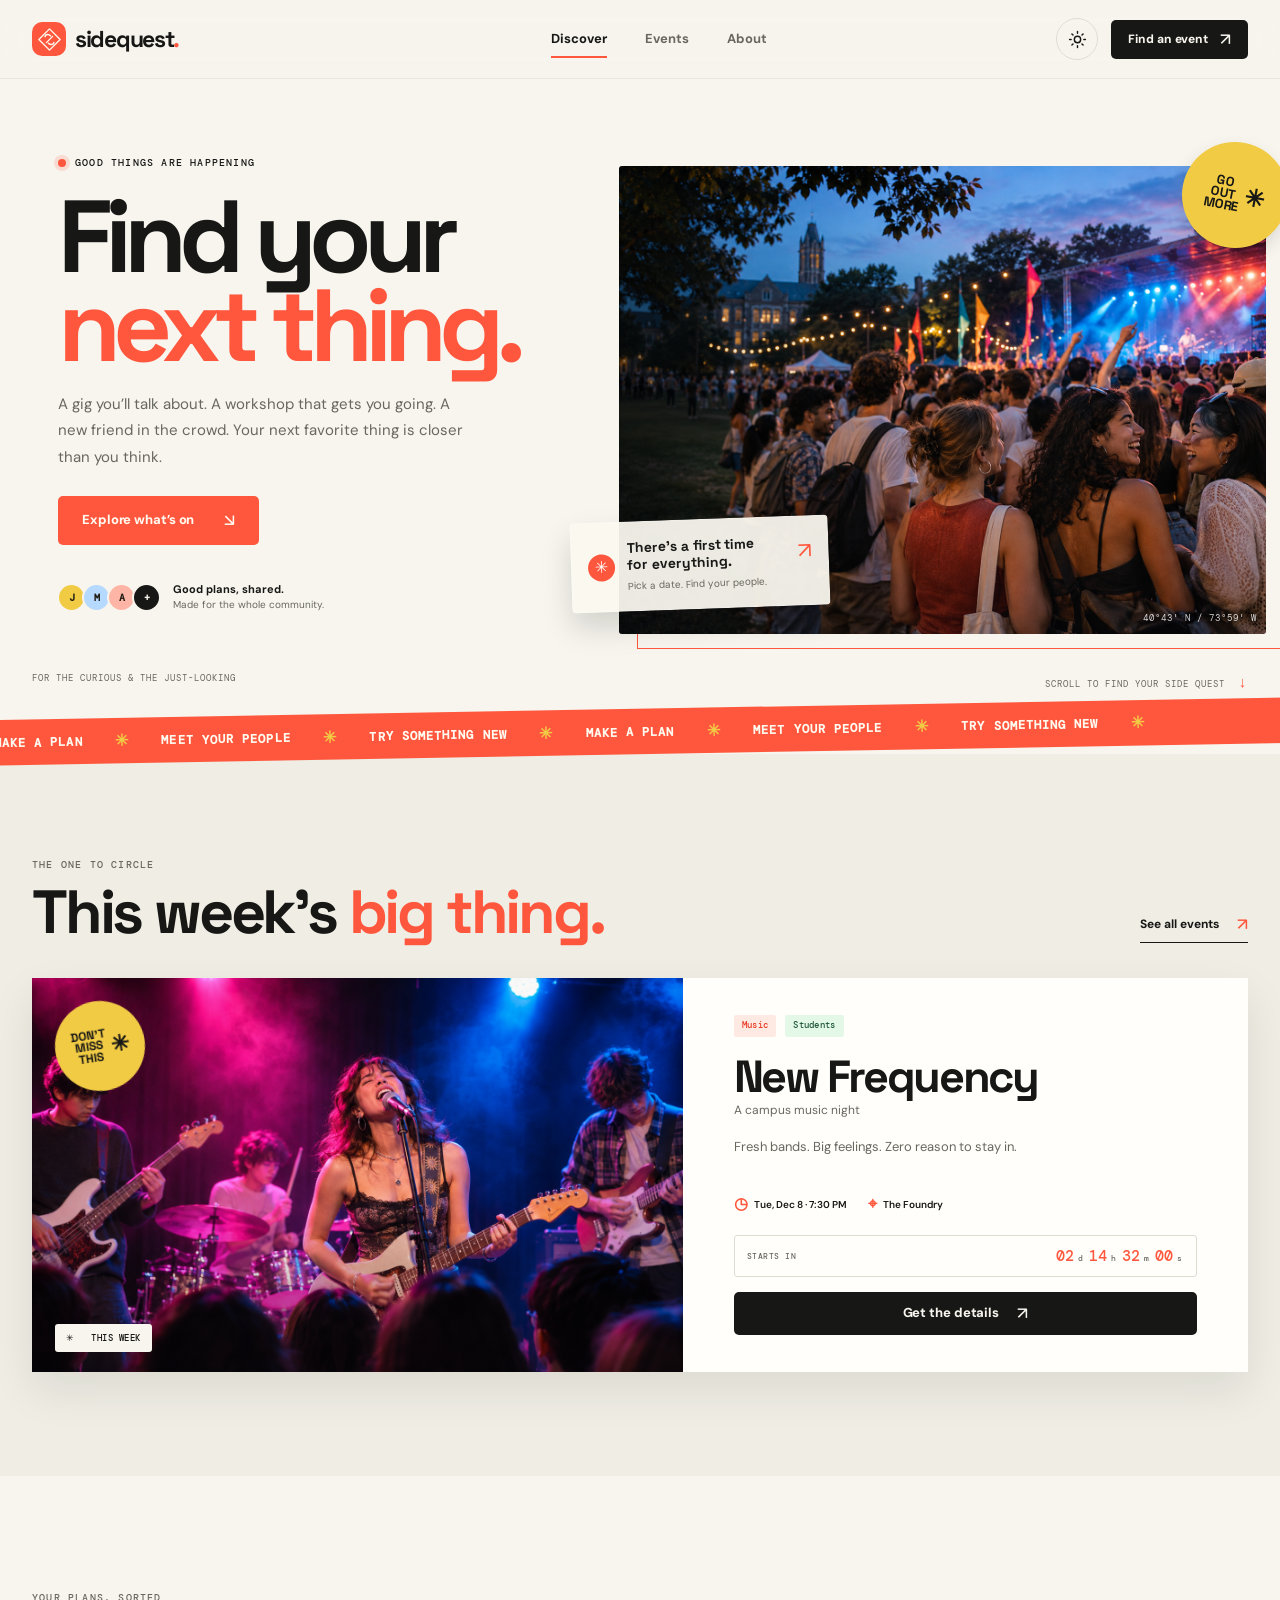
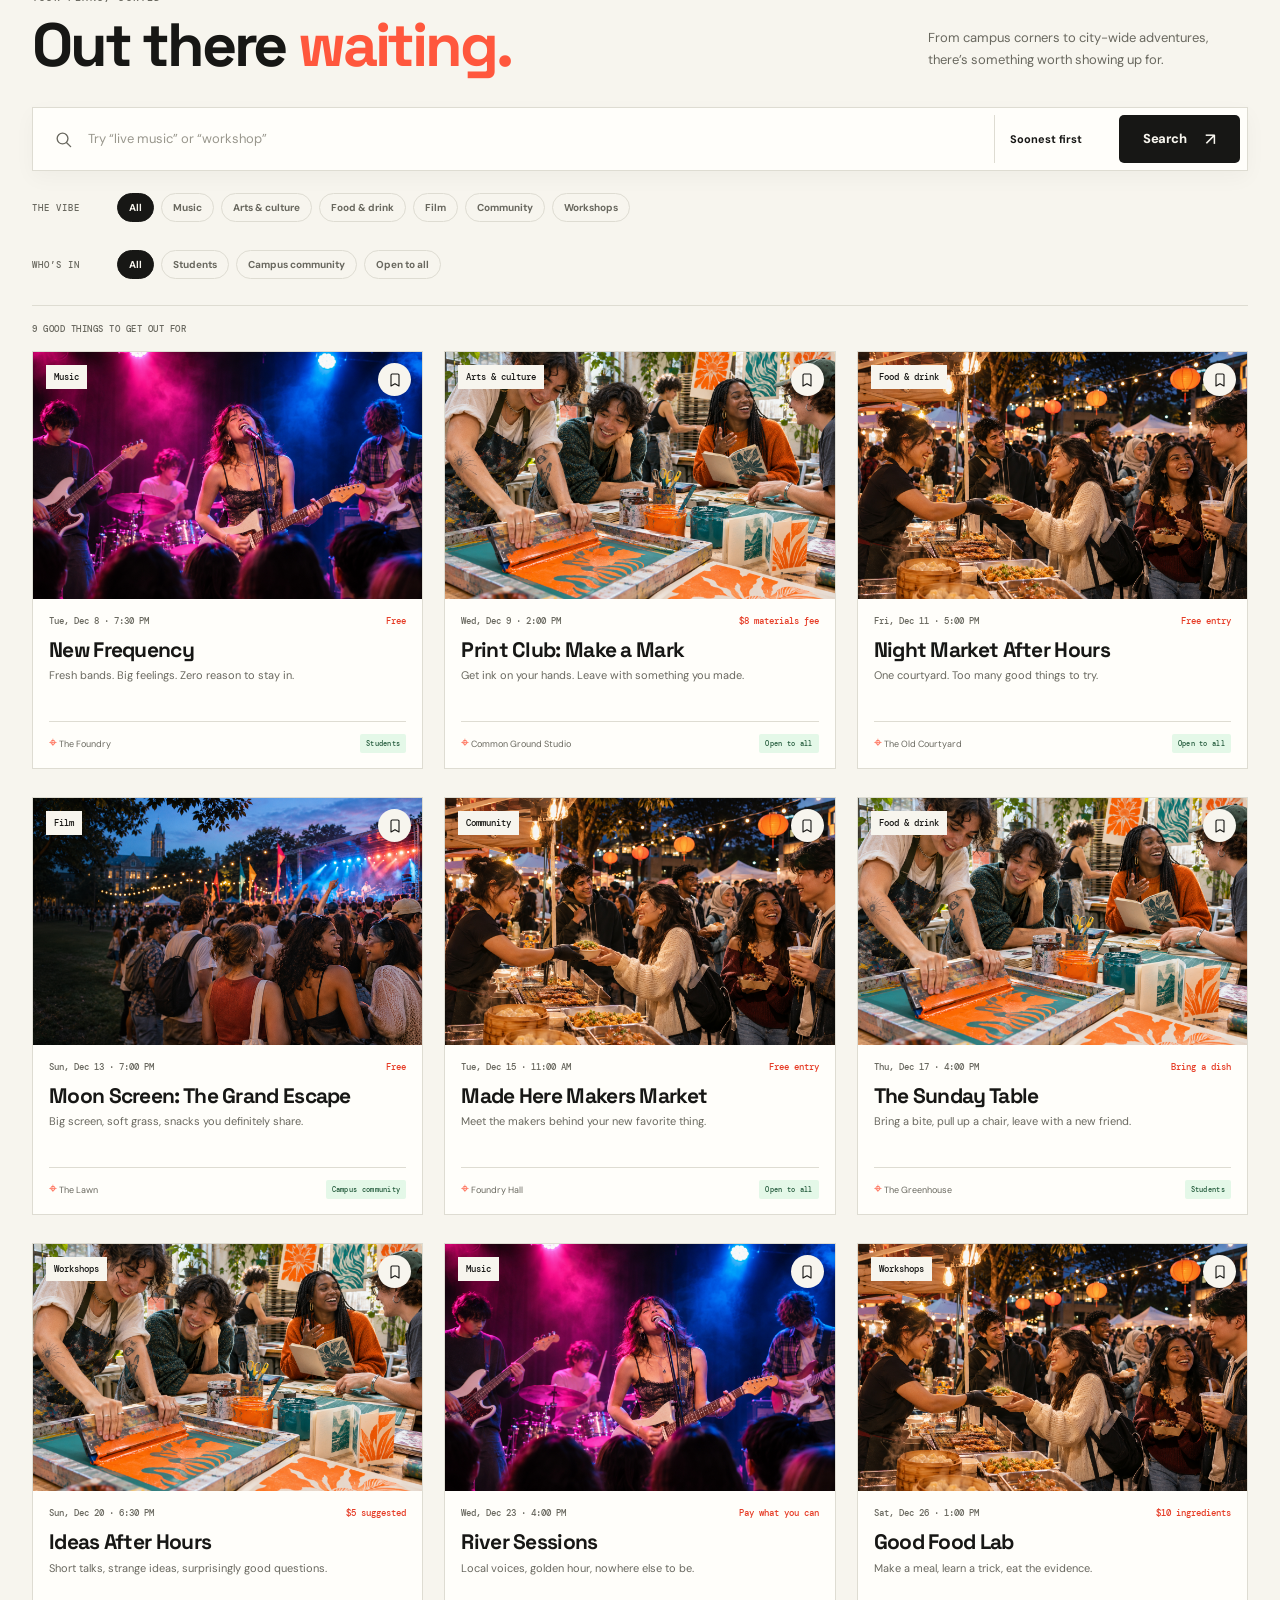
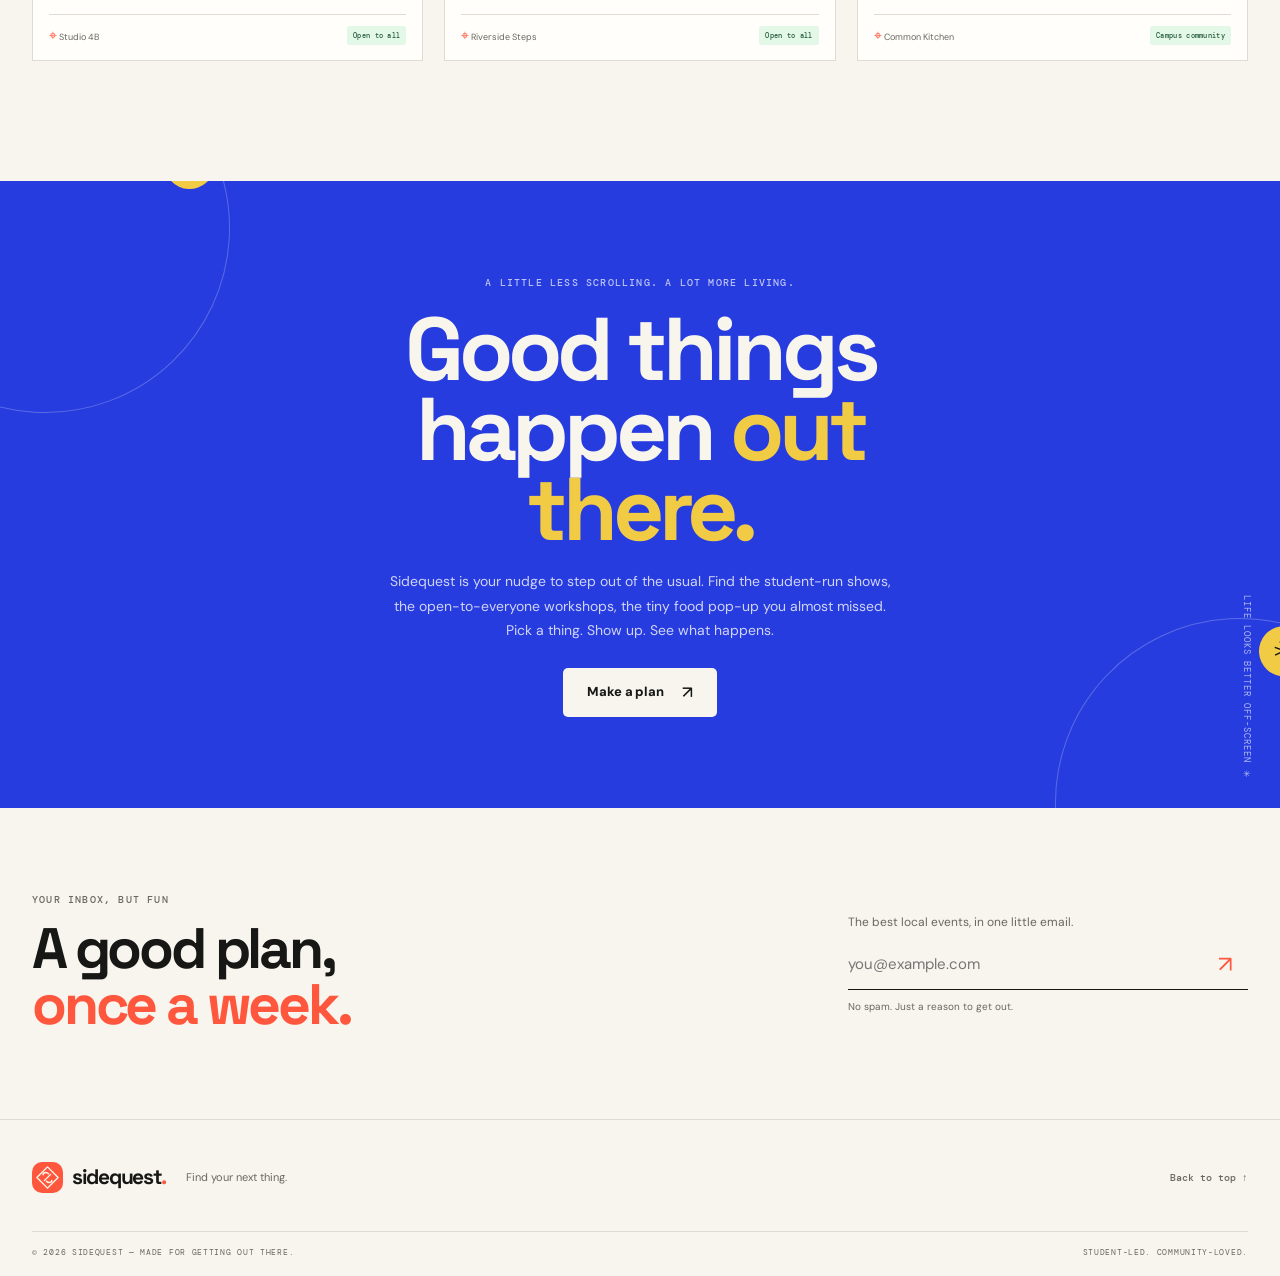
==== index.html @ d2e2a7c5 "Build Sidequest event discovery website" ====
<!doctype html>
<html lang="en" data-theme="light">
<head>
  <meta charset="utf-8">
  <meta name="viewport" content="width=device-width, initial-scale=1">
  <meta name="theme-color" content="#f7f5ee">
  <meta name="description" content="Find your next thing with Sidequest: discover campus, community, music, art, food and creative events near you.">
  <title>Sidequest — Find your next thing</title>
  <link rel="icon" href="assets/sidequest-mark.svg" type="image/svg+xml">
  <link rel="stylesheet" href="assets/css/styles.css">
  <script src="assets/js/events.js" defer></script>
  <script src="assets/js/app.js" defer></script>
</head>
<body>
  <a class="skip-link" href="#main">Skip to content</a>
  <header class="site-header" id="top">
    <div class="header-inner shell">
      <a class="brand" href="index.html" aria-label="Sidequest home">
        <span class="brand-mark" aria-hidden="true"><svg viewBox="0 0 40 40"><path d="M20 3 37 20 20 37 3 20 20 3Z"/><path d="M13 15.5c0-2.1 1.7-3.5 4.1-3.5 2 0 3.5.8 4.6 2.1m5.3 10.4c0 2.1-1.7 3.5-4.1 3.5-2 0-3.5-.8-4.6-2.1M15 25l10-10"/></svg></span>
        <span class="brand-word">sidequest<span class="brand-period">.</span></span>
      </a>
      <nav class="desktop-nav" aria-label="Main navigation">
        <a class="nav-link is-active" href="index.html">Discover</a>
        <a class="nav-link" href="#events">Events</a>
        <a class="nav-link" href="#about">About</a>
      </nav>
      <div class="header-actions">
        <button class="icon-button theme-toggle" type="button" aria-label="Switch to dark mode" title="Switch theme">
          <svg class="sun-icon" viewBox="0 0 24 24" aria-hidden="true"><circle cx="12" cy="12" r="4"/><path d="M12 2v2m0 16v2M4.93 4.93l1.42 1.42m11.3 11.3 1.42 1.42M2 12h2m16 0h2M4.93 19.07l1.42-1.42m11.3-11.3 1.42-1.42"/></svg>
          <svg class="moon-icon" viewBox="0 0 24 24" aria-hidden="true"><path d="M20.1 15.4A8.6 8.6 0 0 1 8.6 3.9 8.7 8.7 0 1 0 20.1 15.4Z"/></svg>
        </button>
        <a class="button button-small button-ink header-cta" href="#events">Find an event <span aria-hidden="true">↗</span></a>
        <button class="icon-button menu-toggle" type="button" aria-expanded="false" aria-controls="mobile-nav" aria-label="Open navigation"><span></span><span></span></button>
      </div>
    </div>
    <nav class="mobile-nav" id="mobile-nav" aria-label="Mobile navigation" hidden>
      <a href="index.html">Discover</a><a href="#events">Events</a><a href="#about">About</a><a href="#events">Find an event ↗</a>
    </nav>
  </header>

  <main id="main">
    <section class="hero shell" aria-labelledby="hero-title">
      <div class="hero-copy">
        <p class="eyebrow"><span class="live-dot"></span> GOOD THINGS ARE HAPPENING</p>
        <h1 id="hero-title">Find your<br><span>next thing.</span></h1>
        <p class="hero-description">A gig you’ll talk about. A workshop that gets you going. A new friend in the crowd. Your next favorite thing is closer than you think.</p>
        <a class="button button-accent hero-button" href="#events">Explore what’s on <span class="button-arrow" aria-hidden="true">↘</span></a>
        <div class="hero-social-proof"><div class="avatar-stack" aria-hidden="true"><span>J</span><span>M</span><span>A</span><span>+</span></div><p><strong>Good plans, shared.</strong><br>Made for the whole community.</p></div>
      </div>
      <div class="hero-visual">
        <img class="hero-image" src="assets/images/hero-festival.png" alt="Friends soaking in the atmosphere at a colorful outdoor music festival" fetchpriority="high">
        <div class="hero-image-shade"></div>
        <div class="hero-sticker" aria-hidden="true"><span>GO<br>OUT<br><b>MORE</b></span><i>✳</i></div>
        <div class="hero-event-note"><span class="note-pin">✳</span><span><strong>There’s a first time<br>for everything.</strong><small>Pick a date. Find your people.</small></span><span class="note-squiggle" aria-hidden="true">↗</span></div>
        <span class="hero-coordinate" aria-hidden="true">40°43' N / 73°59' W</span>
      </div>
      <div class="hero-bottomline"><span>FOR THE CURIOUS & THE JUST-LOOKING</span><span>SCROLL TO FIND YOUR SIDE QUEST <b>↓</b></span></div>
    </section>

    <section class="ticker" aria-label="Sidequest event categories"><div class="ticker-track" aria-hidden="true"><span>MAKE A PLAN</span><i>✳</i><span>MEET YOUR PEOPLE</span><i>✳</i><span>TRY SOMETHING NEW</span><i>✳</i><span>MAKE A PLAN</span><i>✳</i><span>MEET YOUR PEOPLE</span><i>✳</i><span>TRY SOMETHING NEW</span><i>✳</i></div></section>

    <section class="featured-section section-pad" aria-labelledby="featured-heading">
      <div class="shell">
        <div class="section-heading featured-heading-row">
          <div><p class="eyebrow">THE ONE TO CIRCLE</p><h2 id="featured-heading">This week’s <span>big thing.</span></h2></div>
          <a class="text-link" href="#events">See all events <span aria-hidden="true">↗</span></a>
        </div>
        <article class="featured-card" id="featured-card"></article>
      </div>
    </section>

    <section class="events-section section-pad" id="events" aria-labelledby="events-heading">
      <div class="shell">
        <div class="section-heading events-title-row">
          <div><p class="eyebrow">YOUR PLANS, SORTED</p><h2 id="events-heading">Out there <span>waiting.</span></h2></div>
          <p class="section-intro">From campus corners to city-wide adventures, there’s something worth showing up for.</p>
        </div>
        <form class="search-bar" id="search-form" role="search">
          <label class="search-field"><svg viewBox="0 0 24 24" aria-hidden="true"><circle cx="10.8" cy="10.8" r="6.8"/><path d="m16 16 5 5"/></svg><span class="visually-hidden">Search events</span><input type="search" id="event-search" placeholder="Try “live music” or “workshop”" autocomplete="off"></label>
          <label class="sort-field"><span class="visually-hidden">Sort events</span><select id="event-sort"><option value="soonest">Soonest first</option><option value="featured">Featured first</option><option value="az">Name A–Z</option></select></label>
          <button class="button button-ink search-submit" type="submit">Search <span aria-hidden="true">↗</span></button>
        </form>
        <div class="filter-row" aria-label="Filter events by category"><span class="filter-label">THE VIBE</span><div class="filter-chips" id="category-filters"></div></div>
        <div class="filter-row access-row" aria-label="Filter events by who can attend"><span class="filter-label">WHO’S IN</span><div class="filter-chips" id="audience-filters"></div></div>
        <div class="results-line"><p id="results-count" aria-live="polite"></p><button class="clear-filters" id="clear-filters" type="button" hidden>Clear filters <span aria-hidden="true">×</span></button></div>
        <div class="event-grid" id="event-grid"></div>
        <div class="empty-state" id="empty-state" hidden><span class="empty-star" aria-hidden="true">✳</span><h3>No plans found. Yet.</h3><p>Try a different search or open up your filters. Your next thing is out there.</p><button class="button button-outline" id="empty-reset" type="button">Show me everything</button></div>
      </div>
    </section>

    <section class="manifesto-section" id="about">
      <div class="manifesto-orbit orbit-one" aria-hidden="true"></div><div class="manifesto-orbit orbit-two" aria-hidden="true"></div>
      <div class="shell manifesto-content"><p class="eyebrow">A LITTLE LESS SCROLLING. A LOT MORE LIVING.</p><h2>Good things<br>happen <em>out there.</em></h2><p>Sidequest is your nudge to step out of the usual. Find the student-run shows, the open-to-everyone workshops, the tiny food pop-up you almost missed. Pick a thing. Show up. See what happens.</p><a class="button button-paper" href="#events">Make a plan <span aria-hidden="true">↗</span></a></div>
      <span class="manifesto-side-note" aria-hidden="true">LIFE LOOKS BETTER OFF-SCREEN ✳</span>
    </section>

    <section class="newsletter section-pad" aria-labelledby="newsletter-title"><div class="shell newsletter-inner"><div><p class="eyebrow">YOUR INBOX, BUT FUN</p><h2 id="newsletter-title">A good plan,<br><span>once a week.</span></h2></div><form id="newsletter-form" class="newsletter-form"><label for="newsletter-email">The best local events, in one little email.</label><div class="newsletter-input-wrap"><input id="newsletter-email" type="email" placeholder="you@example.com" required><button type="submit" aria-label="Join the Sidequest list">↗</button></div><p id="newsletter-feedback" class="form-note" aria-live="polite">No spam. Just a reason to get out.</p></form></div></section>
  </main>

  <footer class="site-footer"><div class="shell footer-top"><a class="brand footer-brand" href="index.html"><span class="brand-mark" aria-hidden="true"><svg viewBox="0 0 40 40"><path d="M20 3 37 20 20 37 3 20 20 3Z"/><path d="M13 15.5c0-2.1 1.7-3.5 4.1-3.5 2 0 3.5.8 4.6 2.1m5.3 10.4c0 2.1-1.7 3.5-4.1 3.5-2 0-3.5-.8-4.6-2.1M15 25l10-10"/></svg></span><span class="brand-word">sidequest<span class="brand-period">.</span></span></a><p>Find your next thing.</p><a class="back-top" href="#top">Back to top ↑</a></div><div class="shell footer-bottom"><span>© <span id="current-year"></span> SIDEQUEST — MADE FOR GETTING OUT THERE.</span><span>STUDENT-LED. COMMUNITY-LOVED.</span></div></footer>
</body>
</html>
---- assets/css/styles.css ----
@import url('https://fonts.googleapis.com/css2?family=DM+Mono:wght@400;500&family=DM+Sans:wght@400;500;600;700;800&family=Space+Grotesk:wght@400;500;600;700&display=swap');

:root {
  color-scheme: light;
  --paper: #f7f5ee;
  --paper-deep: #efede4;
  --surface: #fffefa;
  --ink: #171715;
  --muted: #69685f;
  --line: #dedcd2;
  --accent: #ff573d;
  --accent-dark: #e63c26;
  --yellow: #f2cb45;
  --blue: #273cde;
  --mint: #bbefce;
  --shadow: 0 18px 42px rgba(26, 25, 21, .09);
  --display: "Space Grotesk", "Arial Black", sans-serif;
  --body: "DM Sans", Arial, sans-serif;
  --mono: "DM Mono", "Courier New", monospace;
}

html[data-theme="dark"] {
  color-scheme: dark;
  --paper: #171715;
  --paper-deep: #20201d;
  --surface: #22221f;
  --ink: #f4f1e8;
  --muted: #aaa89f;
  --line: #3c3a35;
  --accent: #ff6a4e;
  --accent-dark: #ff8068;
  --yellow: #f2cb45;
  --blue: #8793ff;
  --mint: #baf0cf;
  --shadow: 0 20px 52px rgba(0, 0, 0, .28);
}

* { box-sizing: border-box; }
html { scroll-behavior: smooth; scroll-padding-top: 90px; }
body { margin: 0; background: var(--paper); color: var(--ink); font: 16px/1.55 var(--body); transition: background .25s ease, color .25s ease; }
img { display: block; max-width: 100%; }
a { color: inherit; text-decoration: none; }
button, input, select { font: inherit; }
button { color: inherit; }
::selection { background: var(--yellow); color: #171715; }
.shell { width: min(1220px, calc(100% - 64px)); margin-inline: auto; }
.visually-hidden { position: absolute !important; width: 1px; height: 1px; padding: 0; margin: -1px; overflow: hidden; clip: rect(0,0,0,0); white-space: nowrap; border: 0; }
.skip-link { position: fixed; z-index: 100; top: 10px; left: 10px; padding: 10px 16px; transform: translateY(-150%); background: var(--ink); color: var(--paper); border-radius: 5px; }
.skip-link:focus { transform: translateY(0); }
:focus-visible { outline: 3px solid var(--blue); outline-offset: 4px; }

/* Navigation */
.site-header { position: sticky; z-index: 50; top: 0; background: color-mix(in srgb, var(--paper) 91%, transparent); border-bottom: 1px solid color-mix(in srgb, var(--line) 60%, transparent); backdrop-filter: blur(14px); }
.header-inner { min-height: 78px; display: flex; align-items: center; justify-content: space-between; gap: 30px; }
.brand { display: inline-flex; align-items: center; gap: 9px; flex: 0 0 auto; }
.brand-mark { width: 34px; height: 34px; display: inline-grid; place-items: center; border-radius: 10px; background: var(--accent); }
.brand-mark svg { width: 25px; height: 25px; fill: none; stroke: #fff8eb; stroke-width: 2.2; stroke-linecap: round; stroke-linejoin: round; }
.brand-word { font: 700 23px/.9 var(--display); letter-spacing: -1.3px; }
.brand-period { color: var(--accent); }
.desktop-nav { display: flex; align-items: center; gap: 38px; margin-left: 82px; }
.nav-link { position: relative; color: var(--muted); font-size: 13px; font-weight: 700; transition: color .2s ease; }
.nav-link:hover, .nav-link.is-active { color: var(--ink); }
.nav-link.is-active::after { content: ""; position: absolute; left: 0; right: 0; bottom: -9px; height: 2px; background: var(--accent); }
.header-actions { display: flex; align-items: center; gap: 13px; }
.icon-button { width: 42px; height: 42px; display: inline-grid; place-items: center; border: 1px solid var(--line); border-radius: 50%; background: transparent; cursor: pointer; transition: transform .2s ease, border-color .2s ease, background .2s ease; }
.icon-button:hover { transform: rotate(-8deg); border-color: var(--ink); }
.theme-toggle svg { width: 19px; height: 19px; fill: none; stroke: currentColor; stroke-width: 1.8; stroke-linecap: round; stroke-linejoin: round; }
.moon-icon { display: none; }
html[data-theme="dark"] .sun-icon { display: none; }
html[data-theme="dark"] .moon-icon { display: block; }
.button { min-height: 49px; padding: 0 23px; display: inline-flex; align-items: center; justify-content: center; gap: 18px; border: 1px solid transparent; border-radius: 5px; font-size: 13px; font-weight: 800; letter-spacing: -.1px; transition: transform .2s ease, background .2s ease, color .2s ease, box-shadow .2s ease; cursor: pointer; }
.button:hover { transform: translateY(-2px); box-shadow: 0 7px 18px rgba(23,23,21,.14); }
.button span { font-size: 17px; font-weight: 500; line-height: 1; }
.button-small { min-height: 39px; padding-inline: 16px; font-size: 12px; gap: 12px; }
.button-ink { background: var(--ink); color: var(--paper); }
.button-ink:hover { background: var(--accent); color: #fff; }
.button-accent { background: var(--accent); color: #fffaf0; }
.button-accent:hover { background: var(--accent-dark); }
.button-paper { background: var(--paper); color: #171715; }
.button-paper:hover { background: var(--yellow); }
.button-outline { background: transparent; color: var(--ink); border-color: var(--line); }
.menu-toggle, .mobile-nav { display: none; }

/* Hero */
.hero { position: relative; min-height: 623px; padding-top: 72px; padding-bottom: 61px; display: grid; grid-template-columns: .93fr 1.07fr; align-items: center; gap: 40px; }
.hero-copy { position: relative; z-index: 2; padding: 5px 0 36px 26px; }
.eyebrow { margin: 0 0 15px; font: 500 10px/1.3 var(--mono); letter-spacing: 1.2px; color: var(--muted); }
.hero .eyebrow { display: flex; align-items: center; gap: 9px; color: var(--ink); }
.live-dot { width: 8px; height: 8px; display: inline-block; background: var(--accent); border-radius: 50%; box-shadow: 0 0 0 4px color-mix(in srgb, var(--accent) 16%, transparent); animation: pulse 1.8s infinite; }
@keyframes pulse { 50% { box-shadow: 0 0 0 8px transparent; } }
.hero h1 { margin: 23px 0 21px; font: 700 clamp(72px, 8vw, 112px)/.87 var(--display); letter-spacing: -8px; }
.hero h1 span { color: var(--accent); }
.hero-description { max-width: 405px; margin: 0 0 26px; color: var(--muted); font-size: 15px; line-height: 1.75; }
.hero-button { min-width: 190px; }
.button-arrow { margin-left: 12px; }
.hero-social-proof { margin-top: 37px; display: flex; align-items: center; gap: 12px; }
.avatar-stack { display: flex; padding-left: 3px; }
.avatar-stack span { width: 29px; height: 29px; margin-left: -4px; display: grid; place-items: center; border: 2px solid var(--paper); border-radius: 50%; background: var(--yellow); color: #201c13; font: 700 10px var(--mono); }
.avatar-stack span:nth-child(2) { background: #b6d9ff; }.avatar-stack span:nth-child(3) { background: #ffb5a5; }.avatar-stack span:nth-child(4) { background: var(--ink); color: var(--paper); }
.hero-social-proof p { margin: 0; color: var(--muted); font-size: 10px; line-height: 1.45; }
.hero-social-proof strong { color: var(--ink); font-size: 11px; }
.hero-visual { position: relative; height: 468px; align-self: center; margin-right: -18px; }
.hero-image { width: 100%; height: 100%; object-fit: cover; object-position: 60% center; border-radius: 3px; }
.hero-image-shade { position: absolute; inset: 0; border-radius: 3px; background: linear-gradient(90deg, rgba(11,12,21,.12), transparent 44%), linear-gradient(0deg, rgba(12,11,19,.22), transparent 35%); pointer-events: none; }
.hero-visual::before { content: ""; position: absolute; z-index: -1; inset: 18px -15px -15px 18px; border: 1px solid var(--accent); }
.hero-sticker { position: absolute; top: -24px; right: -22px; width: 106px; height: 106px; display: flex; align-items: center; justify-content: center; gap: 4px; border-radius: 50%; background: var(--yellow); color: #171715; font: 700 13px/.93 var(--display); text-align: center; transform: rotate(11deg); box-shadow: 0 8px 18px rgba(0,0,0,.12); }
.hero-sticker i { font-size: 24px; font-style: normal; }
.hero-event-note { position: absolute; bottom: 25px; left: -48px; min-width: 258px; padding: 17px 16px; display: flex; align-items: center; gap: 12px; border: 1px solid rgba(255,255,255,.2); border-radius: 4px; background: rgba(250,248,240,.94); color: #191917; box-shadow: 0 15px 30px rgba(0,0,0,.15); transform: rotate(-2deg); }
.note-pin { width: 27px; height: 27px; display: grid; place-items: center; border-radius: 50%; background: var(--accent); color: #fff; }
.hero-event-note strong { display: block; font: 700 14px/1.2 var(--display); }
.hero-event-note small { display: block; margin-top: 5px; color: #69685f; font-size: 10px; }
.note-squiggle { align-self: flex-start; margin-left: auto; color: var(--accent); font-size: 22px; }
.hero-coordinate { position: absolute; right: 9px; bottom: 10px; color: rgba(255,255,255,.83); font: 9px var(--mono); letter-spacing: 1px; text-shadow: 0 1px 5px #000; }
.hero-bottomline { position: absolute; right: 0; bottom: 17px; left: 0; display: flex; justify-content: space-between; color: var(--muted); font: 9px var(--mono); letter-spacing: 1px; }
.hero-bottomline b { padding-left: 7px; color: var(--accent); font-size: 15px; }

/* Ticker */
.ticker { overflow: hidden; padding: 12px 0; background: var(--accent); color: #fffaf0; transform: rotate(-1deg) scale(1.01); }
.ticker-track { width: max-content; display: flex; align-items: center; gap: 32px; animation: ticker 32s linear infinite; font: 600 12px var(--mono); letter-spacing: 1px; }
.ticker-track i { color: var(--yellow); font-size: 16px; font-style: normal; }
@keyframes ticker { to { transform: translateX(-50%); } }
@media (prefers-reduced-motion: reduce) { *, *::before, *::after { scroll-behavior: auto !important; animation-duration: .01ms !important; animation-iteration-count: 1 !important; transition-duration: .01ms !important; } }

/* Shared sections */
.section-pad { padding-block: 104px; }
.section-heading { margin-bottom: 33px; display: flex; align-items: end; justify-content: space-between; gap: 28px; }
.section-heading .eyebrow { margin-bottom: 11px; }
.section-heading h2, .newsletter h2 { margin: 0; font: 700 clamp(39px, 5vw, 61px)/.99 var(--display); letter-spacing: -3.2px; }
.section-heading h2 span, .newsletter h2 span { color: var(--accent); }
.text-link { display: inline-flex; align-items: center; gap: 18px; padding-bottom: 4px; border-bottom: 1px solid var(--ink); font-size: 12px; font-weight: 700; white-space: nowrap; transition: color .2s ease, border-color .2s ease; }
.text-link:hover { color: var(--accent); border-color: var(--accent); }
.text-link span { color: var(--accent); font-size: 17px; font-weight: 500; }

/* Featured */
.featured-section { background: var(--paper-deep); }
.featured-heading-row { margin-bottom: 35px; }
.featured-card { min-height: 394px; display: grid; grid-template-columns: 1.07fr .93fr; background: var(--surface); box-shadow: var(--shadow); }
.featured-image-wrap { position: relative; min-height: 394px; overflow: hidden; background: #272534; }
.featured-image-wrap > img { width: 100%; height: 100%; position: absolute; inset: 0; object-fit: cover; transition: transform .5s ease; }
.featured-image-wrap:hover > img { transform: scale(1.035); }
.featured-image-wrap::after { content: ""; position: absolute; inset: 0; background: linear-gradient(0deg, rgba(8,8,16,.42), transparent 40%); pointer-events: none; }
.featured-image-stamp { position: absolute; z-index: 1; top: 23px; left: 23px; width: 90px; height: 90px; display: flex; align-items: center; justify-content: center; gap: 4px; border-radius: 50%; background: var(--yellow); color: #171715; font: 700 12px/.92 var(--display); text-align: center; transform: rotate(-9deg); }
.featured-image-stamp i { font-size: 22px; font-style: normal; }.featured-count-pill { position: absolute; z-index: 1; bottom: 20px; left: 23px; padding: 8px 11px; border-radius: 3px; background: var(--paper); color: var(--ink); font: 500 9px var(--mono); letter-spacing: .5px; }
.featured-info { padding: 37px clamp(28px, 4vw, 54px); display: flex; flex-direction: column; align-items: flex-start; }
.featured-topline, .detail-badges { display: flex; flex-wrap: wrap; align-items: center; gap: 9px; }
.category-label, .audience-tag { min-height: 22px; padding: 4px 8px; display: inline-flex; align-items: center; border-radius: 2px; background: color-mix(in srgb, var(--accent) 12%, var(--surface)); color: var(--accent-dark); font: 500 9px/1 var(--mono); letter-spacing: .3px; }
.audience-tag { background: color-mix(in srgb, var(--mint) 40%, var(--surface)); color: #21593a; }
html[data-theme="dark"] .audience-tag { color: #c2f1d0; background: #294130; }
.featured-info h3 { margin: 17px 0 2px; font: 700 clamp(34px, 4vw, 45px)/1 var(--display); letter-spacing: -2.3px; }
.featured-info h3 a:hover { color: var(--accent); }
.featured-subtitle { margin: 0; color: var(--muted); font-size: 12px; }
.featured-description { max-width: 355px; margin: 17px 0; color: var(--muted); font-size: 13px; line-height: 1.65; }
.featured-meta { width: 100%; display: flex; flex-wrap: wrap; gap: 14px 21px; margin-top: auto; color: var(--ink); font-size: 10px; font-weight: 600; }
.featured-meta span { display: inline-flex; align-items: center; gap: 6px; }.featured-meta i { color: var(--accent); font-size: 16px; font-style: normal; }
.countdown { width: 100%; margin: 18px 0 15px; padding: 10px 12px; display: flex; align-items: center; justify-content: space-between; gap: 8px; border: 1px solid var(--line); border-radius: 3px; }
.countdown-prefix { color: var(--muted); font: 500 8px var(--mono); letter-spacing: .5px; }
.countdown-numbers { display: flex; align-items: baseline; gap: 4px; font: 500 13px var(--mono); }
.countdown-numbers b { color: var(--accent); font-size: 15px; font-weight: 500; }.countdown-numbers small { margin-right: 2px; color: var(--muted); font-size: 8px; }
.countdown-started .countdown-numbers { color: var(--accent); font-size: 10px; font-weight: 600; }
.featured-button { min-height: 43px; width: 100%; }

/* Event search and cards */
.events-section { padding-top: 115px; padding-bottom: 120px; }
.events-title-row { margin-bottom: 32px; }
.section-intro { max-width: 315px; margin: 0 5px 4px 0; color: var(--muted); font-size: 13px; line-height: 1.7; }
.search-bar { min-height: 64px; padding: 7px; display: flex; gap: 7px; background: var(--surface); border: 1px solid var(--line); box-shadow: 0 7px 20px rgba(23,23,21,.035); }
.search-field { min-width: 100px; flex: 1; display: flex; align-items: center; gap: 13px; padding: 0 14px; }
.search-field svg { width: 19px; flex: 0 0 auto; fill: none; stroke: var(--muted); stroke-width: 1.7; stroke-linecap: round; }
.search-field input { width: 100%; border: 0; outline: 0; background: transparent; color: var(--ink); font-size: 13px; }
.search-field input::placeholder { color: #99978d; }
.sort-field { display: flex; align-items: center; border-left: 1px solid var(--line); }
.sort-field select { max-width: 155px; padding: 0 25px 0 15px; appearance: none; border: 0; outline: 0; background: transparent; color: var(--ink); font-size: 11px; font-weight: 700; cursor: pointer; }
.search-submit { min-width: 115px; min-height: 48px; }
.filter-row { min-height: 57px; padding-top: 16px; display: flex; align-items: center; gap: 17px; }
.filter-label { width: 68px; flex: 0 0 auto; color: var(--muted); font: 500 9px var(--mono); letter-spacing: 1px; }
.filter-chips { display: flex; flex-wrap: wrap; gap: 7px; }
.filter-chip { min-height: 29px; padding: 0 11px; border: 1px solid var(--line); border-radius: 99px; background: transparent; color: var(--muted); font-size: 10px; font-weight: 700; cursor: pointer; transition: .2s ease; }
.filter-chip:hover { border-color: var(--accent); color: var(--accent); }
.filter-chip.is-selected { border-color: var(--ink); background: var(--ink); color: var(--paper); }
.results-line { min-height: 46px; margin-top: 20px; display: flex; align-items: center; justify-content: space-between; border-top: 1px solid var(--line); }
.results-line p { margin: 0; color: var(--muted); font: 500 9px var(--mono); letter-spacing: .5px; text-transform: uppercase; }
.clear-filters { padding: 5px 0; border: 0; background: transparent; color: var(--accent); font-size: 10px; font-weight: 700; cursor: pointer; }
.clear-filters[hidden], .empty-state[hidden], .event-grid[hidden] { display: none; }
.event-grid { display: grid; grid-template-columns: repeat(3, minmax(0, 1fr)); gap: 28px 21px; }
.event-card { min-width: 0; overflow: hidden; border: 1px solid var(--line); background: var(--surface); transition: transform .25s ease, box-shadow .25s ease, border-color .25s ease; animation: card-in .45s both; animation-delay: calc(var(--card-index, 0) * 35ms); }
@keyframes card-in { from { opacity: 0; transform: translateY(10px); } to { opacity: 1; transform: translateY(0); } }
.event-card:hover { transform: translateY(-5px); border-color: color-mix(in srgb, var(--accent) 50%, var(--line)); box-shadow: var(--shadow); }
.event-card-image { position: relative; aspect-ratio: 1.58; overflow: hidden; background: var(--paper-deep); }
.event-card-image > a { display: block; height: 100%; }
.event-card-image img { width: 100%; height: 100%; object-fit: cover; transition: transform .4s ease; }
.event-card:hover .event-card-image img { transform: scale(1.045); }
.event-category-tag { position: absolute; top: 13px; left: 13px; padding: 6px 8px; background: var(--paper); color: var(--ink); font: 500 9px var(--mono); }
.save-event { position: absolute; top: 11px; right: 11px; width: 33px; height: 33px; display: grid; place-items: center; border: 0; border-radius: 50%; background: var(--paper); cursor: pointer; transition: background .2s ease, transform .2s ease; }
.save-event:hover { transform: scale(1.08); background: var(--yellow); }.save-event svg { width: 16px; height: 16px; fill: none; stroke: var(--ink); stroke-width: 1.7; stroke-linejoin: round; }.save-event.is-saved { background: var(--accent); }.save-event.is-saved svg { fill: #fff; stroke: #fff; }
.event-card-body { padding: 16px 16px 14px; }
.event-card-topline { display: flex; align-items: center; justify-content: space-between; gap: 7px; color: var(--muted); font: 500 9px var(--mono); }
.event-price { color: var(--accent-dark); white-space: nowrap; }
.event-card h3 { margin: 11px 0 6px; font: 700 21px/1.14 var(--display); letter-spacing: -.7px; }
.event-card h3 a span { color: var(--accent); font-size: 15px; opacity: 0; transition: opacity .2s ease; }.event-card:hover h3 a span, .event-card h3 a:focus-visible span { opacity: 1; }
.event-card-description { min-height: 39px; margin: 0 0 15px; color: var(--muted); font-size: 11px; line-height: 1.6; }
.event-card-footer { padding-top: 10px; display: flex; align-items: center; justify-content: space-between; gap: 7px; border-top: 1px solid var(--line); }
.event-location { min-width: 0; overflow: hidden; color: var(--muted); font-size: 9px; text-overflow: ellipsis; white-space: nowrap; }
.event-location i { color: var(--accent); font-size: 14px; font-style: normal; }
.audience-tag-small { min-height: 19px; padding: 4px 6px; font-size: 7px; white-space: nowrap; }
.empty-state { padding: 68px 20px; text-align: center; }.empty-star { color: var(--accent); font-size: 40px; }.empty-state h3 { margin: 15px 0 6px; font: 700 31px var(--display); }.empty-state p { max-width: 390px; margin: 0 auto 18px; color: var(--muted); font-size: 13px; }.empty-state .button { min-height: 41px; }

/* Manifesto / newsletter / footer */
.manifesto-section { position: relative; overflow: hidden; min-height: 544px; padding: 95px 0 91px; background: var(--blue); color: #f8f5ec; }
html[data-theme="dark"] .manifesto-section { background: #2a3aab; }
.manifesto-content { position: relative; z-index: 1; max-width: 640px; text-align: center; }
.manifesto-content .eyebrow { color: rgba(255,255,255,.69); }
.manifesto-content h2 { margin: 20px 0 20px; font: 700 clamp(59px, 7vw, 89px)/.9 var(--display); letter-spacing: -5px; }
.manifesto-content h2 em { color: var(--yellow); font-style: normal; }
.manifesto-content > p:not(.eyebrow) { max-width: 510px; margin: 0 auto 25px; color: rgba(255,255,255,.78); font-size: 14px; line-height: 1.75; }
.manifesto-orbit { position: absolute; width: 370px; height: 370px; border: 1px solid rgba(255,255,255,.24); border-radius: 50%; }
.manifesto-orbit::before, .manifesto-orbit::after { content: "✳"; position: absolute; display: grid; place-items: center; width: 50px; height: 50px; border-radius: 50%; background: var(--yellow); color: #171715; font-size: 28px; }
.manifesto-orbit::before { top: 11%; right: 15%; }.manifesto-orbit::after { bottom: 12%; left: 12%; width: 27px; height: 27px; font-size: 17px; }
.orbit-one { top: -138px; left: -140px; transform: rotate(25deg); }.orbit-two { right: -145px; bottom: -180px; transform: rotate(-25deg); }
.manifesto-side-note { position: absolute; right: 27px; bottom: 28px; color: rgba(255,255,255,.63); font: 9px var(--mono); letter-spacing: 1px; writing-mode: vertical-rl; }
.newsletter { padding-block: 85px; }.newsletter-inner { display: flex; justify-content: space-between; align-items: center; gap: 50px; }.newsletter h2 { font-size: clamp(40px, 5vw, 57px); }.newsletter-form { width: min(400px, 100%); }.newsletter-form label { display: block; margin-bottom: 10px; color: var(--muted); font-size: 12px; }.newsletter-input-wrap { display: flex; border-bottom: 1px solid var(--ink); }.newsletter-input-wrap input { min-width: 0; flex: 1; padding: 12px 0; border: 0; outline: 0; background: transparent; color: var(--ink); font-size: 15px; }.newsletter-input-wrap button { width: 46px; border: 0; background: transparent; color: var(--accent); font-size: 23px; cursor: pointer; }.form-note { margin: 9px 0 0; color: var(--muted); font-size: 10px; }
.site-footer { padding: 31px 0 19px; border-top: 1px solid var(--line); }.footer-top { min-height: 54px; display: flex; align-items: center; gap: 20px; }.footer-brand .brand-word { font-size: 21px; }.footer-brand .brand-mark { width: 31px; height: 31px; }.footer-top > p { margin: 0; color: var(--muted); font-size: 11px; }.back-top { margin-left: auto; font: 500 10px var(--mono); color: var(--muted); }.back-top:hover { color: var(--accent); }.footer-bottom { margin-top: 26px; padding-top: 15px; display: flex; justify-content: space-between; gap: 10px; border-top: 1px solid var(--line); color: var(--muted); font: 8px var(--mono); letter-spacing: .7px; }

/* Event details */
.event-page-root { padding-top: 35px; padding-bottom: 95px; }
.back-link { display: inline-flex; align-items: center; gap: 10px; margin-bottom: 24px; color: var(--muted); font-size: 11px; font-weight: 700; }.back-link:hover { color: var(--accent); }.back-link span { font-size: 18px; }
.detail-hero { display: grid; grid-template-columns: 1.06fr .94fr; align-items: stretch; background: var(--surface); }
.detail-hero-image { position: relative; min-height: 450px; overflow: hidden; background: var(--paper-deep); }.detail-hero-image img { position: absolute; inset: 0; width: 100%; height: 100%; object-fit: cover; }.detail-hero-image::after { content: ""; position: absolute; inset: 40% 0 0; background: linear-gradient(transparent, rgba(0,0,0,.55)); }.detail-image-caption { position: absolute; z-index: 1; right: 19px; bottom: 16px; left: 20px; color: white; font: 9px var(--mono); letter-spacing: 1px; }.detail-image-caption i { padding: 0 9px; color: var(--yellow); font-size: 13px; font-style: normal; }
.detail-intro { padding: 43px clamp(27px, 4vw, 55px); display: flex; flex-direction: column; align-items: flex-start; }.detail-intro .eyebrow { margin: 24px 0 6px; color: var(--muted); }.detail-intro h1 { margin: 0; font: 700 clamp(43px, 5vw, 63px)/.95 var(--display); letter-spacing: -3.8px; }.detail-lede { margin: 12px 0 24px; color: var(--muted); font-size: 14px; }.detail-quickfacts { width: 100%; margin: 0 0 26px; display: grid; gap: 15px; }.detail-quickfacts > div { display: flex; align-items: center; gap: 12px; }.detail-quickfacts svg { width: 21px; height: 21px; flex: 0 0 auto; fill: none; stroke: var(--accent); stroke-width: 1.5; stroke-linecap: round; stroke-linejoin: round; }.detail-quickfacts b, .detail-quickfacts small { display: block; }.detail-quickfacts b { font-size: 12px; }.detail-quickfacts small { margin-top: 1px; color: var(--muted); font-size: 10px; }
.detail-intro > .button { width: 100%; margin-top: auto; }
.detail-layout { display: grid; grid-template-columns: 1fr 365px; align-items: start; gap: 60px; padding-top: 69px; }.detail-main-column { max-width: 680px; }.detail-description, .schedule-section { padding-bottom: 42px; }.detail-description h2, .schedule-section h2 { margin: 0 0 17px; font: 700 36px/1 var(--display); letter-spacing: -1.8px; }.detail-description h2 em, .schedule-section h2 em, .registration-card h2 em { color: var(--accent); font-style: normal; }.detail-description > p:not(.eyebrow) { max-width: 680px; color: var(--muted); font-size: 14px; line-height: 1.85; }.host-note { margin-top: 25px; padding: 15px; display: inline-flex; align-items: center; gap: 12px; background: var(--paper-deep); }.host-icon { width: 31px; height: 31px; display: grid; place-items: center; border-radius: 50%; background: var(--yellow); color: #171715; }.host-note small, .host-note b { display: block; }.host-note small { color: var(--muted); font: 8px var(--mono); letter-spacing: .7px; }.host-note b { margin-top: 2px; font-size: 11px; }
.schedule-section { border-top: 1px solid var(--line); padding-top: 35px; }.schedule-list { margin-top: 23px; border-top: 1px solid var(--line); }.schedule-item { min-height: 56px; display: grid; grid-template-columns: 43px 110px 1fr; align-items: center; gap: 12px; border-bottom: 1px solid var(--line); }.schedule-index { color: var(--accent); font: 9px var(--mono); }.schedule-time { font: 500 10px var(--mono); }.schedule-label { font-size: 12px; font-weight: 600; }.access-note { margin-top: 18px; color: var(--muted); font-size: 11px; line-height: 1.7; }.access-note span { color: var(--accent); }
.registration-column { position: sticky; top: 105px; }.registration-card { padding: 27px 25px 21px; background: var(--surface); border: 1px solid var(--line); box-shadow: var(--shadow); }.registration-card > .eyebrow { margin-bottom: 9px; }.registration-card h2 { margin: 0; font: 700 33px/1 var(--display); letter-spacing: -1.8px; }.registration-intro { margin: 9px 0 6px; color: var(--muted); font-size: 11px; }.detail-countdown { margin: 12px 0 17px; }.registration-card form { display: grid; gap: 13px; }.form-field label { display: block; margin-bottom: 5px; font-size: 10px; font-weight: 700; }.form-field label span { color: var(--muted); font-weight: 400; }.form-field input { width: 100%; height: 42px; padding: 0 11px; border: 1px solid var(--line); border-radius: 3px; outline: none; background: var(--paper); color: var(--ink); font-size: 11px; transition: border-color .2s ease, box-shadow .2s ease; }.form-field input:focus { border-color: var(--blue); box-shadow: 0 0 0 2px color-mix(in srgb, var(--blue) 15%, transparent); }.form-field input[aria-invalid="true"] { border-color: var(--accent); }.form-field input::placeholder { color: #99978d; }.field-error { min-height: 0; display: block; margin-top: 3px; color: var(--accent-dark); font-size: 9px; line-height: 1.4; }.field-error:empty { display: none; }.consent-check { display: flex; align-items: flex-start; gap: 9px; color: var(--muted); font-size: 9px; line-height: 1.5; cursor: pointer; }.consent-check input { position: absolute; opacity: 0; }.custom-check { width: 16px; height: 16px; flex: 0 0 auto; display: grid; place-items: center; border: 1px solid var(--line); border-radius: 3px; background: var(--paper); }.consent-check input:checked + .custom-check { border-color: var(--accent); background: var(--accent); }.consent-check input:checked + .custom-check::after { content: "✓"; color: white; font-size: 11px; }.consent-check input:focus-visible + .custom-check { outline: 3px solid var(--blue); outline-offset: 3px; }.consent-error { margin-top: -10px; }.registration-submit { width: 100%; min-height: 44px; }.privacy-note { margin: -3px 0 0; color: var(--muted); font-size: 8px; line-height: 1.5; text-align: center; }.registration-success { padding: 20px 0 6px; text-align: center; }.success-spark { color: var(--accent); font-size: 34px; }.registration-success .eyebrow { margin: 9px 0; }.registration-success h3 { margin: 0 0 9px; font: 700 27px var(--display); }.registration-success p:not(.eyebrow) { color: var(--muted); font-size: 11px; line-height: 1.65; }.registration-success .text-link { margin-top: 11px; font-size: 10px; }.registration-side-note { margin: 13px 0 0; color: var(--muted); font: 8px var(--mono); letter-spacing: .7px; text-align: right; }.registration-side-note span { color: var(--accent); font-size: 13px; }
.related-section { margin-top: 39px; padding-top: 49px; border-top: 1px solid var(--line); }.related-section .section-heading h2 { font-size: 43px; }.related-grid { grid-template-columns: repeat(3, minmax(0,1fr)); }.related-grid .save-event { display: none; }
.not-found { min-height: 65vh; padding: 90px 20px; display: flex; flex-direction: column; align-items: center; justify-content: center; text-align: center; }.not-found > span { color: var(--accent); font-size: 45px; }.not-found h1 { margin: 0; font: 700 clamp(48px, 7vw, 76px)/.92 var(--display); letter-spacing: -4px; }.not-found h1 em { color: var(--accent); font-style: normal; }.not-found > p:not(.eyebrow) { max-width: 390px; margin: 17px auto 23px; color: var(--muted); font-size: 13px; }

@media (max-width: 980px) {
  .shell { width: min(100% - 46px, 760px); }
  .desktop-nav { margin-left: auto; gap: 24px; }.header-inner { min-height: 70px; }
  .hero { min-height: 550px; grid-template-columns: .9fr 1.1fr; gap: 25px; padding-top: 55px; }.hero-copy { padding-left: 0; }.hero h1 { font-size: clamp(68px, 9vw, 90px); letter-spacing: -6px; }.hero-visual { height: 400px; margin-right: 0; }.hero-event-note { left: -25px; }
  .featured-card { grid-template-columns: 1fr 1fr; }.featured-info { padding: 30px; }.featured-image-wrap { min-height: 380px; }
  .event-grid { grid-template-columns: repeat(2, minmax(0,1fr)); gap: 22px; }.event-card-description { min-height: auto; }
  .detail-hero { grid-template-columns: 1fr 1fr; }.detail-hero-image { min-height: 410px; }.detail-intro { padding: 31px 25px; }.detail-intro h1 { font-size: 48px; }.detail-layout { grid-template-columns: 1fr 330px; gap: 34px; }
}

@media (max-width: 700px) {
  html { scroll-padding-top: 70px; }
  .shell { width: calc(100% - 36px); }
  .header-inner { min-height: 66px; gap: 12px; }.brand-mark { width: 31px; height: 31px; }.brand-word { font-size: 21px; }.desktop-nav, .header-cta { display: none; }.header-actions { gap: 8px; }.icon-button { width: 38px; height: 38px; }.menu-toggle { display: flex; flex-direction: column; align-items: center; justify-content: center; gap: 5px; }.menu-toggle span { width: 15px; height: 1.5px; background: var(--ink); transition: transform .2s ease; }.menu-toggle[aria-expanded="true"] span:first-child { transform: translateY(3.25px) rotate(45deg); }.menu-toggle[aria-expanded="true"] span:last-child { transform: translateY(-3.25px) rotate(-45deg); }
  .mobile-nav:not([hidden]) { display: grid; gap: 0; padding: 4px 18px 14px; border-top: 1px solid var(--line); background: var(--paper); }.mobile-nav a { padding: 12px 0; border-bottom: 1px solid var(--line); font-size: 13px; font-weight: 700; }.mobile-nav a:last-child { color: var(--accent); border-bottom: 0; }
  .hero { min-height: auto; padding-top: 44px; padding-bottom: 58px; display: flex; flex-direction: column; align-items: stretch; gap: 35px; }.hero-copy { padding: 0; }.hero .eyebrow { font-size: 9px; }.hero h1 { margin: 21px 0 17px; font-size: clamp(70px, 17vw, 95px); letter-spacing: -6px; }.hero-description { max-width: 410px; font-size: 14px; }.hero-social-proof { margin-top: 24px; }.hero-visual { height: min(76vw, 365px); margin: 0 6px 0 4px; }.hero-visual::before { inset: 11px -9px -9px 10px; }.hero-sticker { top: -18px; right: -10px; width: 82px; height: 82px; font-size: 10px; }.hero-sticker i { font-size: 19px; }.hero-event-note { bottom: 17px; left: -8px; min-width: 220px; padding: 12px; }.hero-event-note strong { font-size: 12px; }.hero-event-note small { font-size: 9px; }.hero-coordinate { right: 5px; bottom: 5px; font-size: 7px; }.hero-bottomline { bottom: 17px; font-size: 7px; letter-spacing: .6px; }.hero-bottomline span:last-child { text-align: right; }
  .ticker { padding: 10px 0; }.ticker-track { gap: 22px; font-size: 10px; }
  .section-pad { padding-block: 73px; }.section-heading { margin-bottom: 25px; align-items: flex-start; }.section-heading h2, .newsletter h2 { font-size: clamp(38px, 10vw, 52px); letter-spacing: -2.7px; }.featured-heading-row { align-items: end; }.featured-heading-row .text-link { display: none; }
  .featured-card { display: flex; flex-direction: column; }.featured-image-wrap { min-height: 0; aspect-ratio: 1.15; }.featured-info { min-height: 350px; padding: 25px 22px; }.featured-info h3 { font-size: 39px; }.featured-description { margin-block: 12px; }.featured-meta { margin-top: 6px; }
  .events-section { padding-top: 80px; padding-bottom: 80px; }.events-title-row { display: block; }.section-intro { margin: 14px 0 0; font-size: 12px; }.search-bar { min-height: 0; padding: 6px 7px 7px; flex-wrap: wrap; gap: 5px; }.search-field { min-height: 44px; flex-basis: 100%; padding-inline: 8px; }.sort-field { height: 41px; flex: 1; border-left: 0; }.sort-field select { max-width: none; padding-left: 8px; }.search-submit { min-width: 105px; min-height: 41px; }.filter-row { align-items: flex-start; gap: 9px; padding-top: 17px; }.filter-label { width: 53px; padding-top: 8px; font-size: 8px; }.filter-chips { gap: 6px; }.filter-chip { min-height: 27px; padding-inline: 9px; font-size: 9px; }.access-row { padding-top: 12px; }.results-line { margin-top: 14px; }.results-line p { font-size: 8px; }.event-grid { gap: 15px; }.event-card-image { aspect-ratio: 1.28; }.event-card-body { padding: 12px 11px 11px; }.event-card-topline { font-size: 8px; }.event-card h3 { margin-top: 9px; font-size: 18px; }.event-card-description { min-height: 46px; margin-bottom: 10px; font-size: 10px; }.event-card-footer { align-items: flex-start; flex-direction: column; gap: 6px; }.event-category-tag { top: 8px; left: 8px; padding: 5px 6px; font-size: 8px; }.save-event { top: 7px; right: 7px; width: 29px; height: 29px; }.audience-tag-small { font-size: 7px; }
  .manifesto-section { min-height: 500px; padding-block: 83px; }.manifesto-content { width: calc(100% - 42px); }.manifesto-content h2 { font-size: clamp(58px, 13vw, 76px); letter-spacing: -4px; }.manifesto-content > p:not(.eyebrow) { font-size: 12px; }.manifesto-side-note { right: 10px; bottom: 10px; font-size: 7px; }.manifesto-orbit { width: 240px; height: 240px; }.orbit-one { top: -157px; left: -165px; }.orbit-two { right: -164px; bottom: -160px; }
  .newsletter { padding-block: 64px; }.newsletter-inner { align-items: flex-start; flex-direction: column; gap: 24px; }.newsletter-form { width: 100%; }.footer-top { flex-wrap: wrap; gap: 8px 14px; }.footer-top > p { font-size: 10px; }.back-top { font-size: 9px; }.footer-bottom { margin-top: 18px; font-size: 7px; }
  .event-page-root { padding-top: 23px; padding-bottom: 70px; }.back-link { margin-bottom: 17px; }.detail-hero { display: flex; flex-direction: column; }.detail-hero-image { min-height: 0; aspect-ratio: 1.25; }.detail-intro { padding: 25px 21px 23px; }.detail-intro .eyebrow { margin-top: 19px; }.detail-intro h1 { font-size: clamp(43px, 11vw, 57px); letter-spacing: -3px; }.detail-lede { margin: 8px 0 19px; font-size: 12px; }.detail-quickfacts { gap: 13px; margin-bottom: 20px; }.detail-intro > .button { min-height: 45px; }
  .detail-layout { grid-template-columns: 1fr; gap: 18px; padding-top: 43px; }.detail-main-column { order: 1; }.registration-column { position: static; order: 0; }.registration-card { padding: 24px 20px 19px; }.registration-card h2 { font-size: 31px; }.registration-card form { gap: 12px; }.detail-description { padding-bottom: 31px; }.detail-description h2, .schedule-section h2 { font-size: 31px; }.detail-description > p:not(.eyebrow) { font-size: 12px; }.schedule-section { padding-top: 29px; }.schedule-item { grid-template-columns: 28px 90px 1fr; gap: 8px; }.schedule-time { font-size: 9px; }.schedule-label { font-size: 10px; }.access-note { font-size: 10px; }.related-section { margin-top: 16px; padding-top: 37px; }.related-section .section-heading { align-items: end; }.related-section .section-heading h2 { font-size: 37px; }.related-section .text-link { gap: 9px; font-size: 9px; }.related-grid { grid-template-columns: repeat(2, minmax(0,1fr)); }
}

@media (max-width: 390px) {
  .shell { width: calc(100% - 28px); }.hero h1 { font-size: 66px; }.event-grid, .related-grid { grid-template-columns: 1fr; }.event-card-image { aspect-ratio: 1.55; }.event-card-body { padding: 14px; }.event-card-description { min-height: 0; }.event-card-footer { align-items: center; flex-direction: row; }.detail-intro h1 { font-size: 42px; }.related-section .section-heading { display: block; }.related-section .text-link { margin-top: 15px; }.footer-bottom { flex-direction: column; }.footer-top > p { display: none; }
}
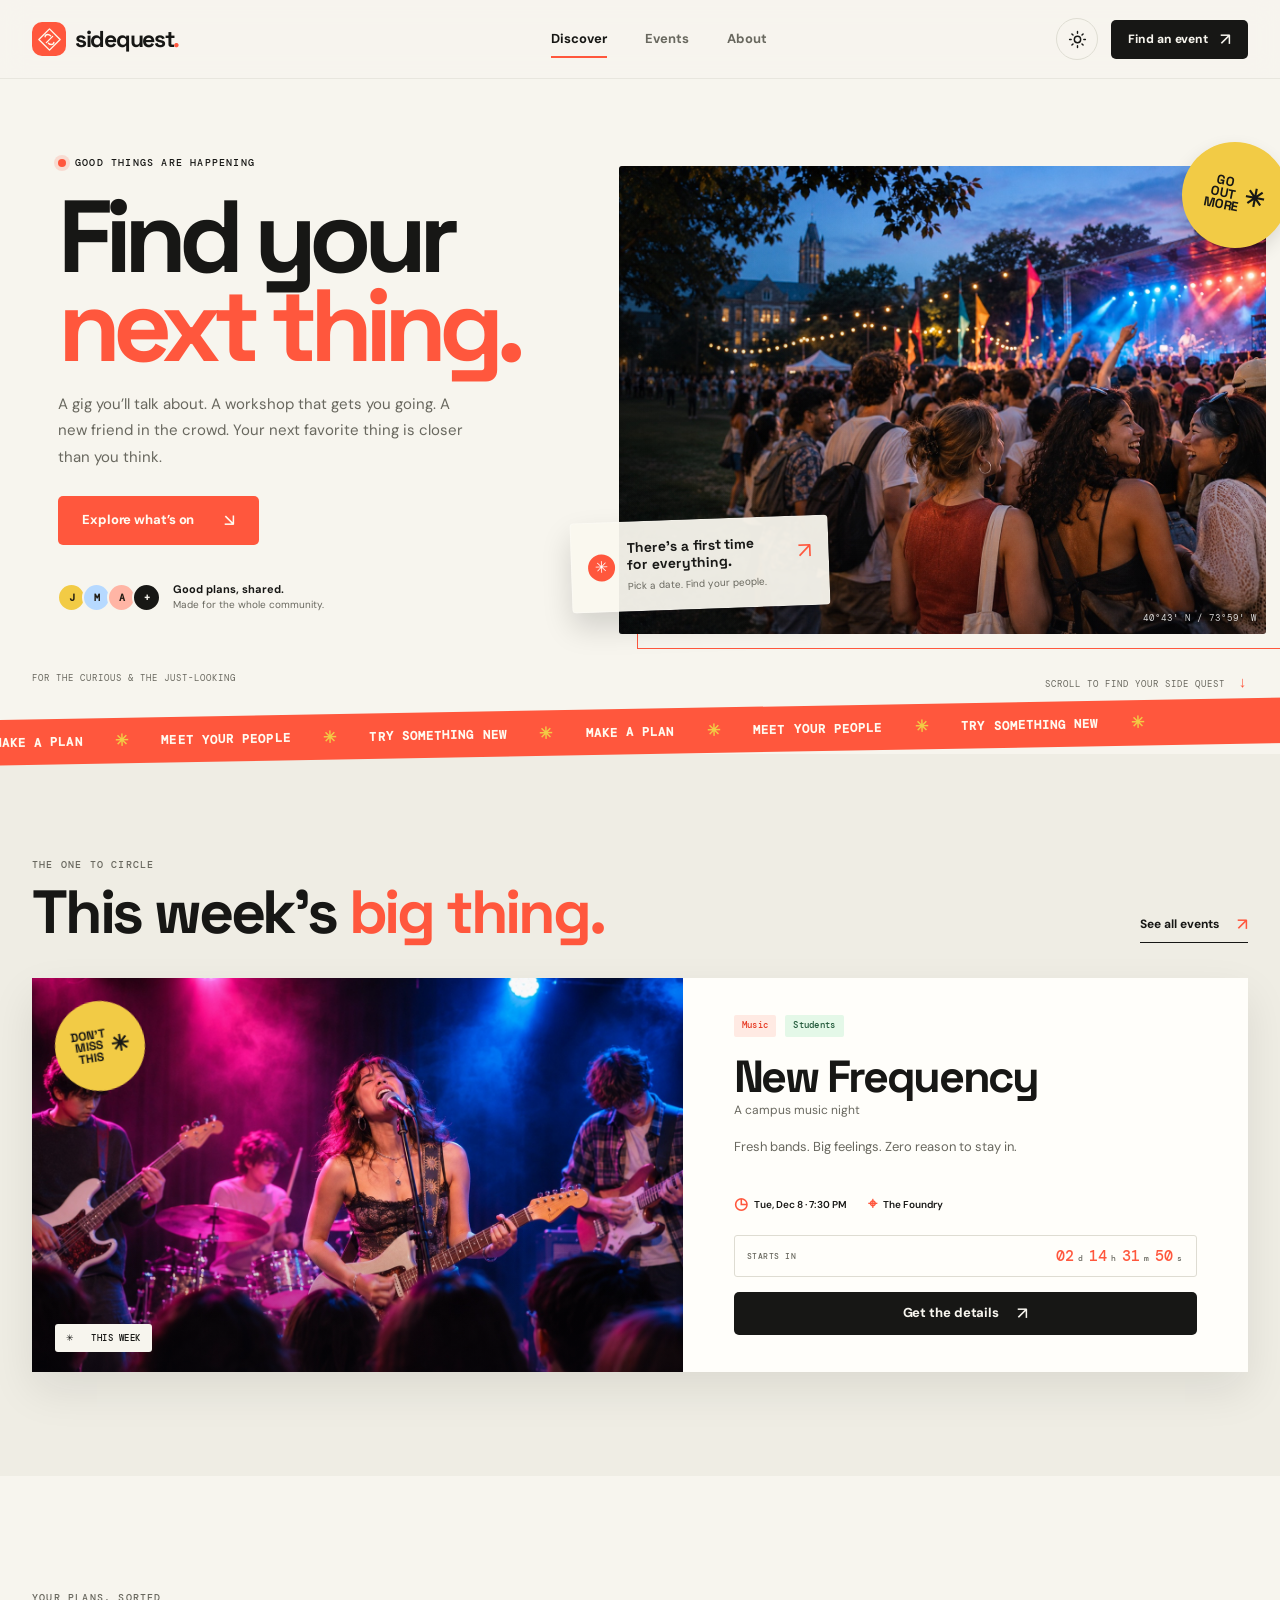
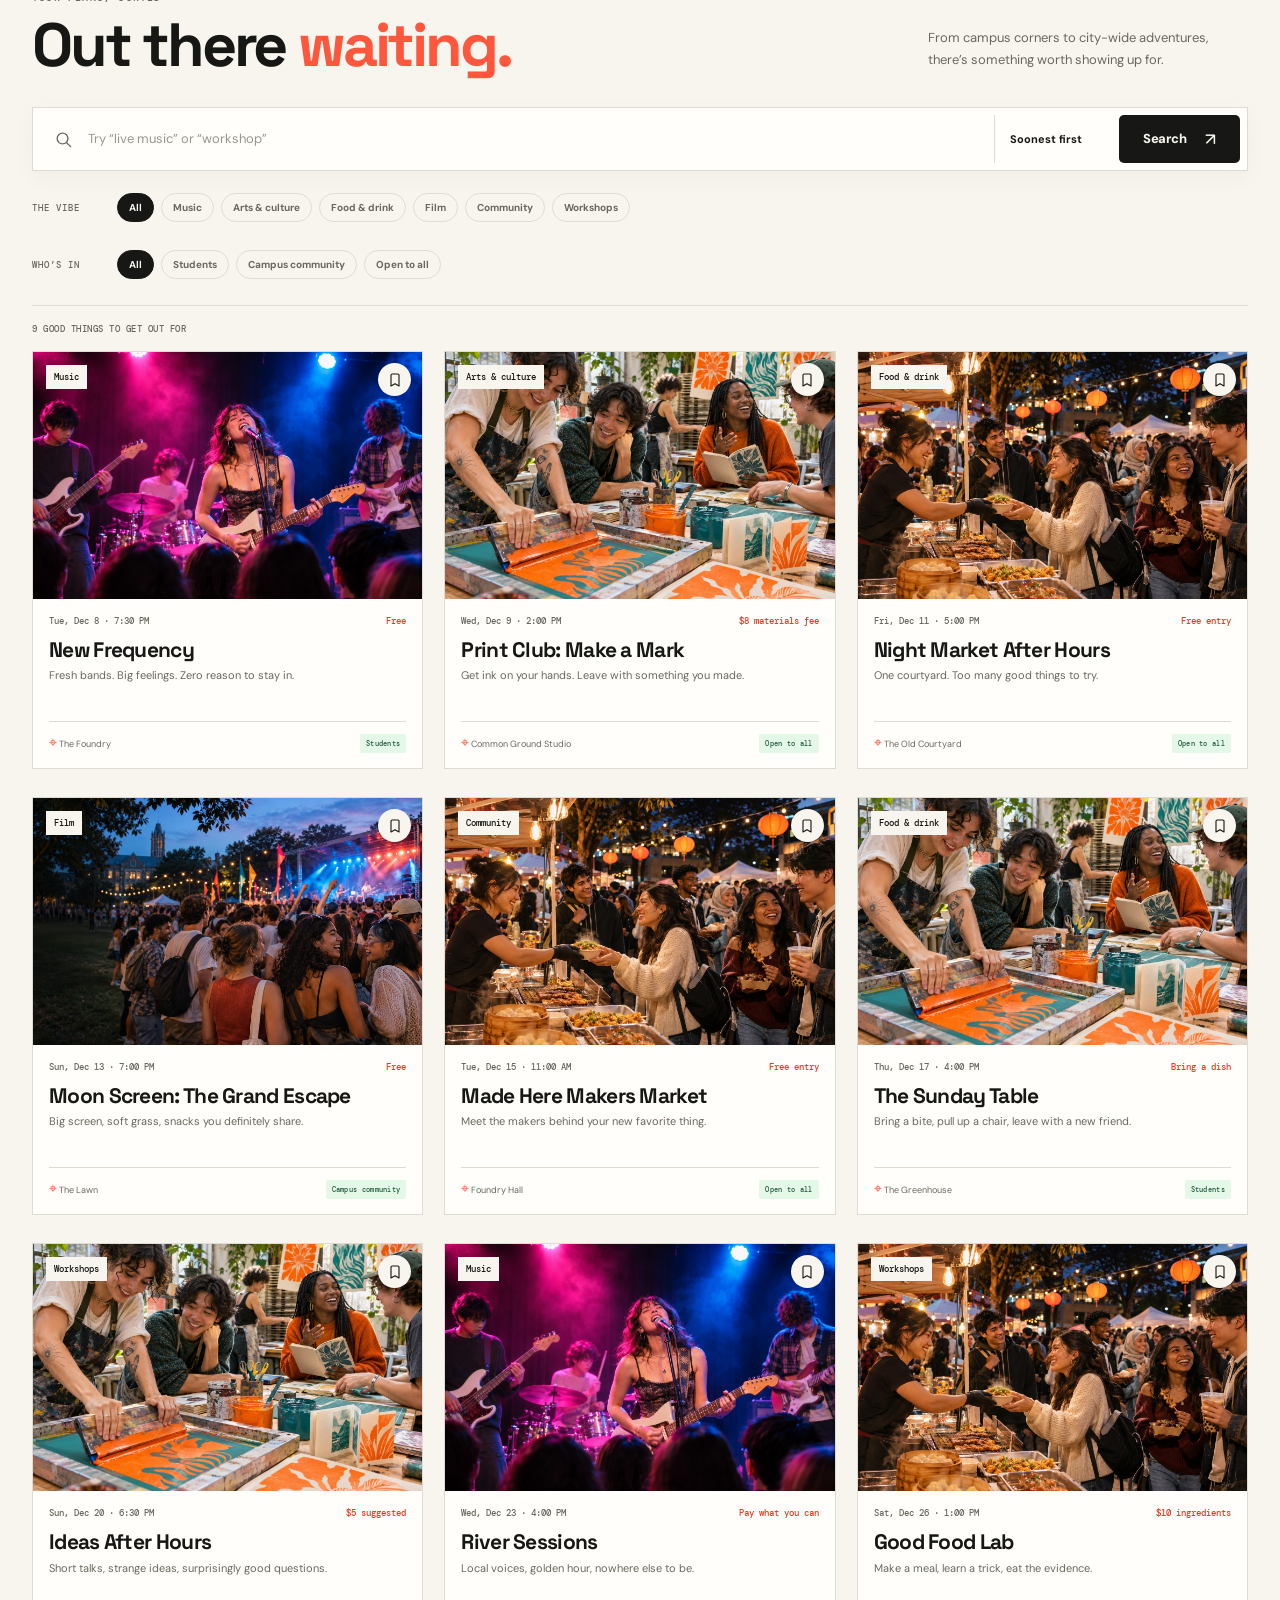
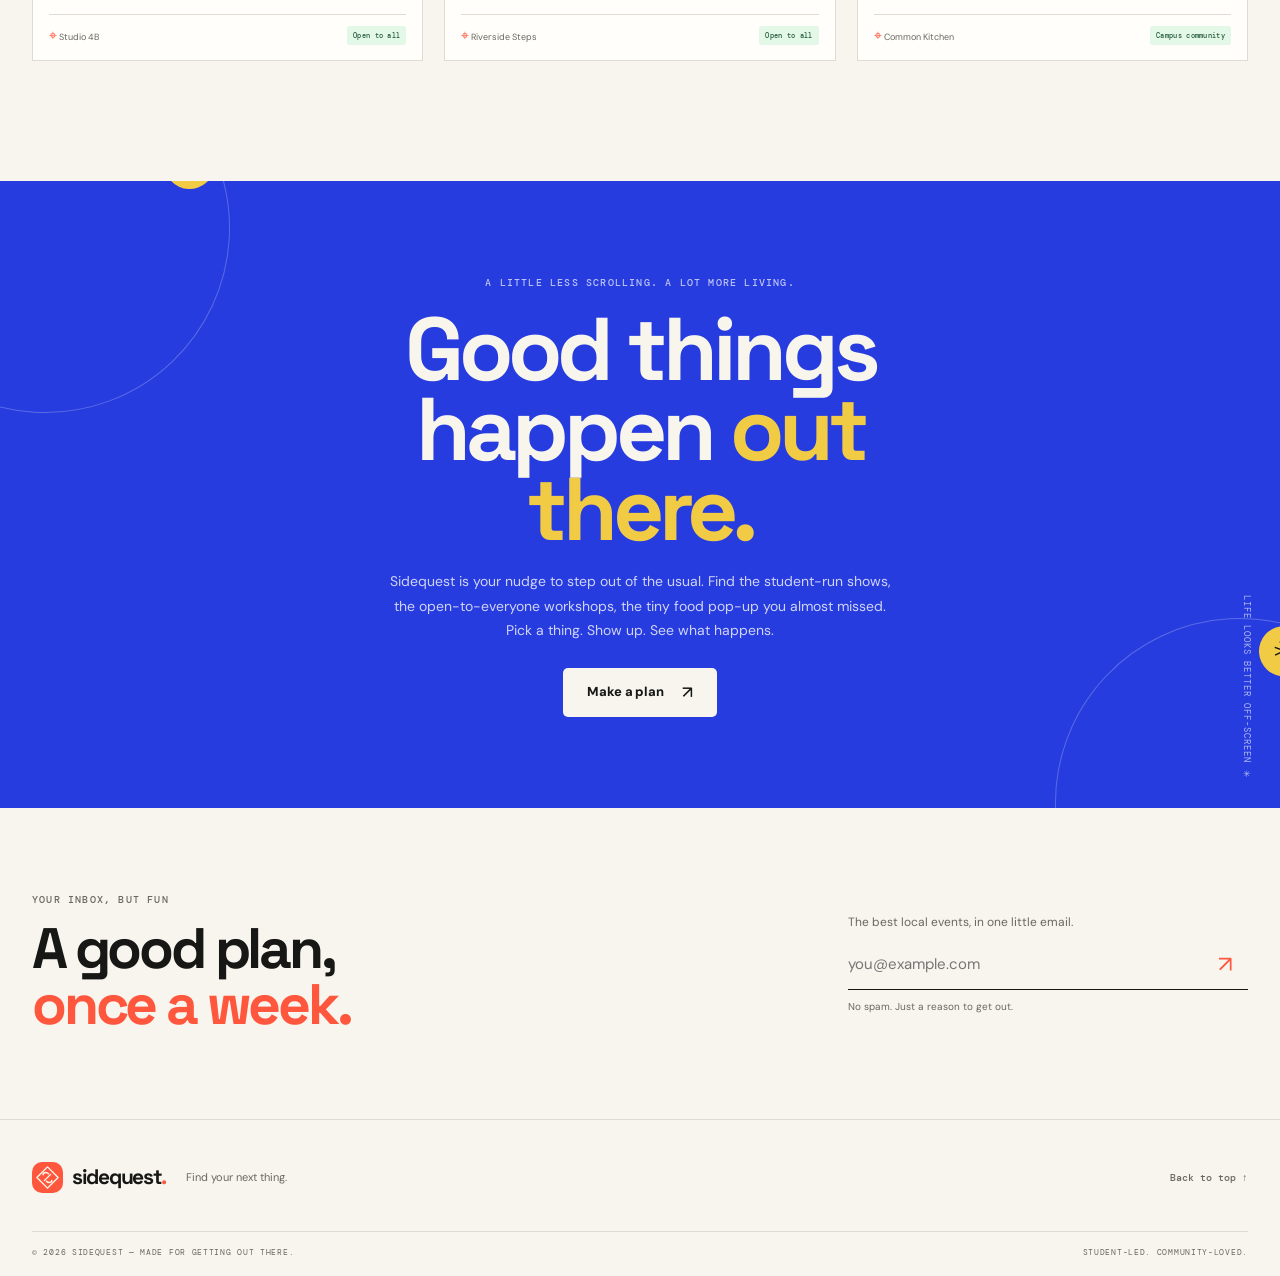
==== commit 33ce061c: "Fix optimized homepage hero image path" ====
--- a/index.html
+++ b/index.html
@@ -48,7 +48,7 @@
         <div class="hero-social-proof"><div class="avatar-stack" aria-hidden="true"><span>J</span><span>M</span><span>A</span><span>+</span></div><p><strong>Good plans, shared.</strong><br>Made for the whole community.</p></div>
       </div>
       <div class="hero-visual">
-        <img class="hero-image" src="assets/images/hero-festival.png" alt="Friends soaking in the atmosphere at a colorful outdoor music festival" fetchpriority="high">
+        <img class="hero-image" src="assets/images/hero-festival.jpg" alt="Friends soaking in the atmosphere at a colorful outdoor music festival" fetchpriority="high">
         <div class="hero-image-shade"></div>
         <div class="hero-sticker" aria-hidden="true"><span>GO<br>OUT<br><b>MORE</b></span><i>✳</i></div>
         <div class="hero-event-note"><span class="note-pin">✳</span><span><strong>There’s a first time<br>for everything.</strong><small>Pick a date. Find your people.</small></span><span class="note-squiggle" aria-hidden="true">↗</span></div>
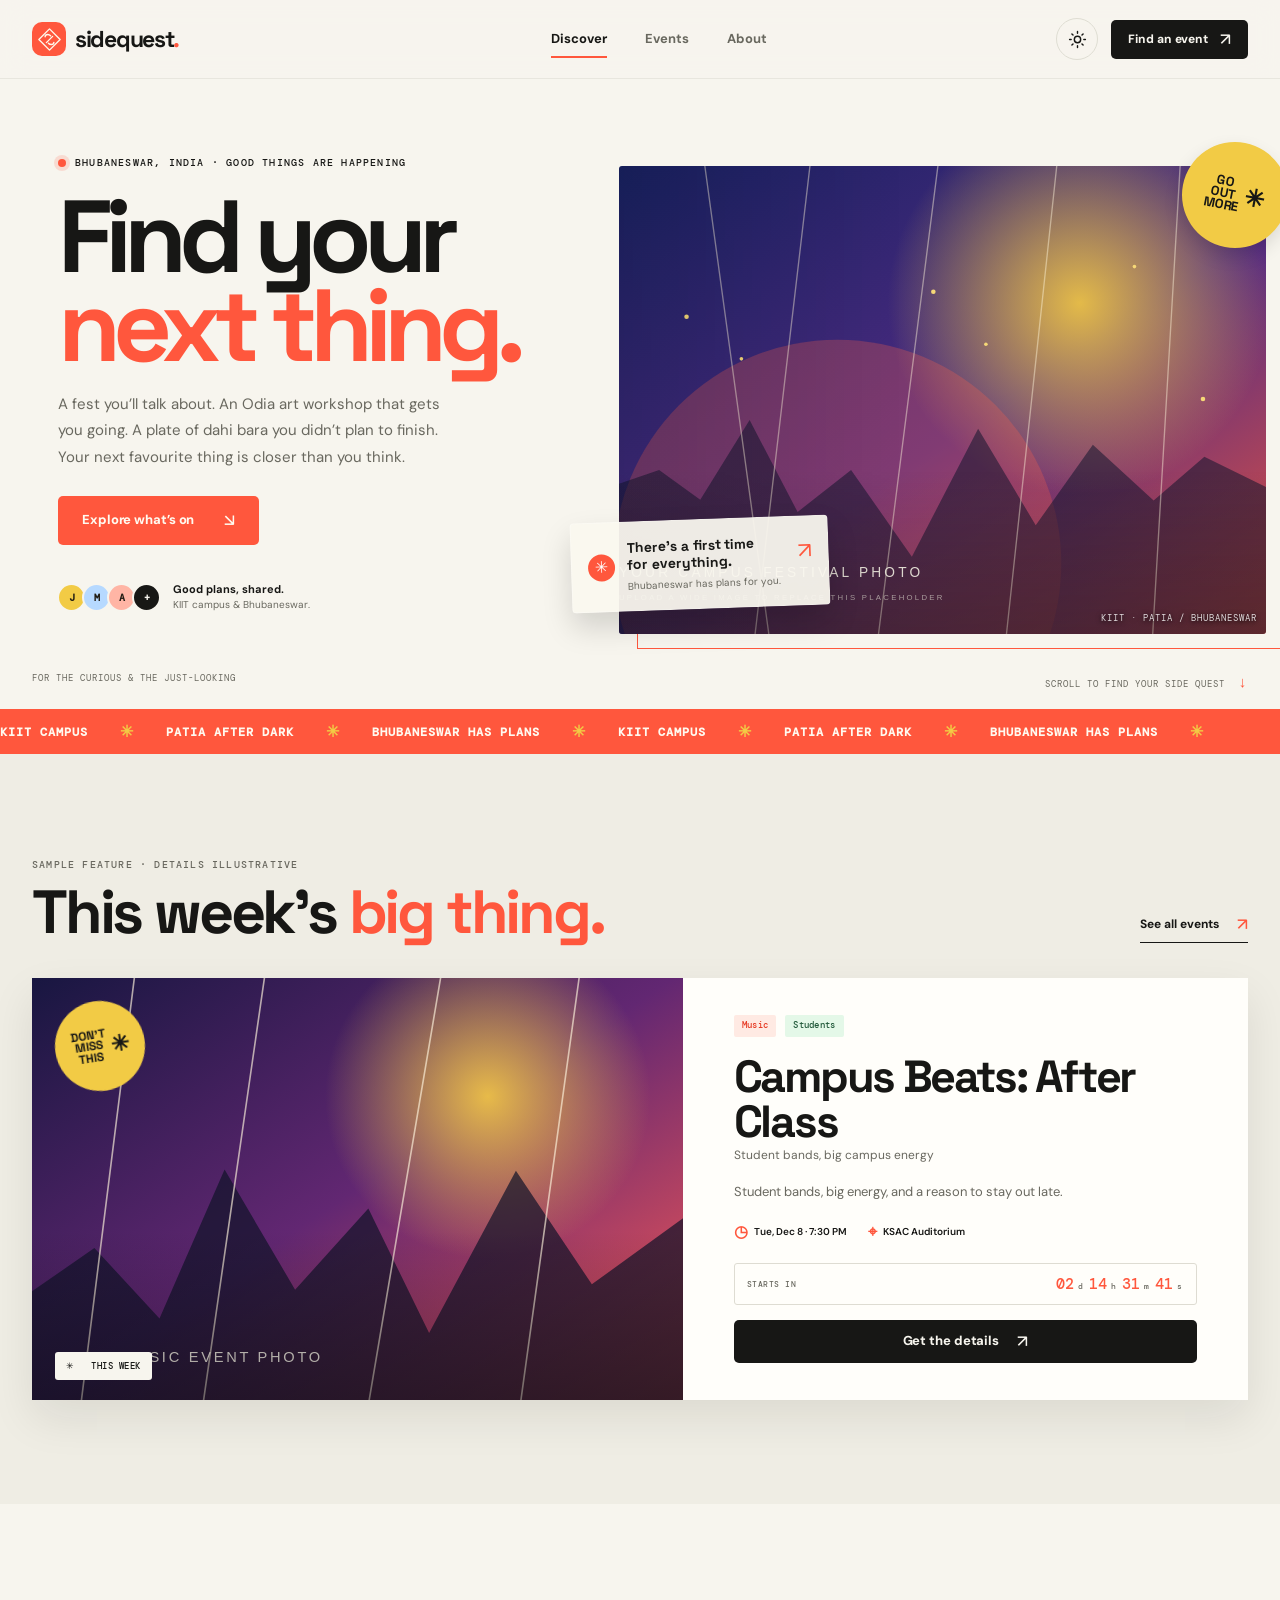
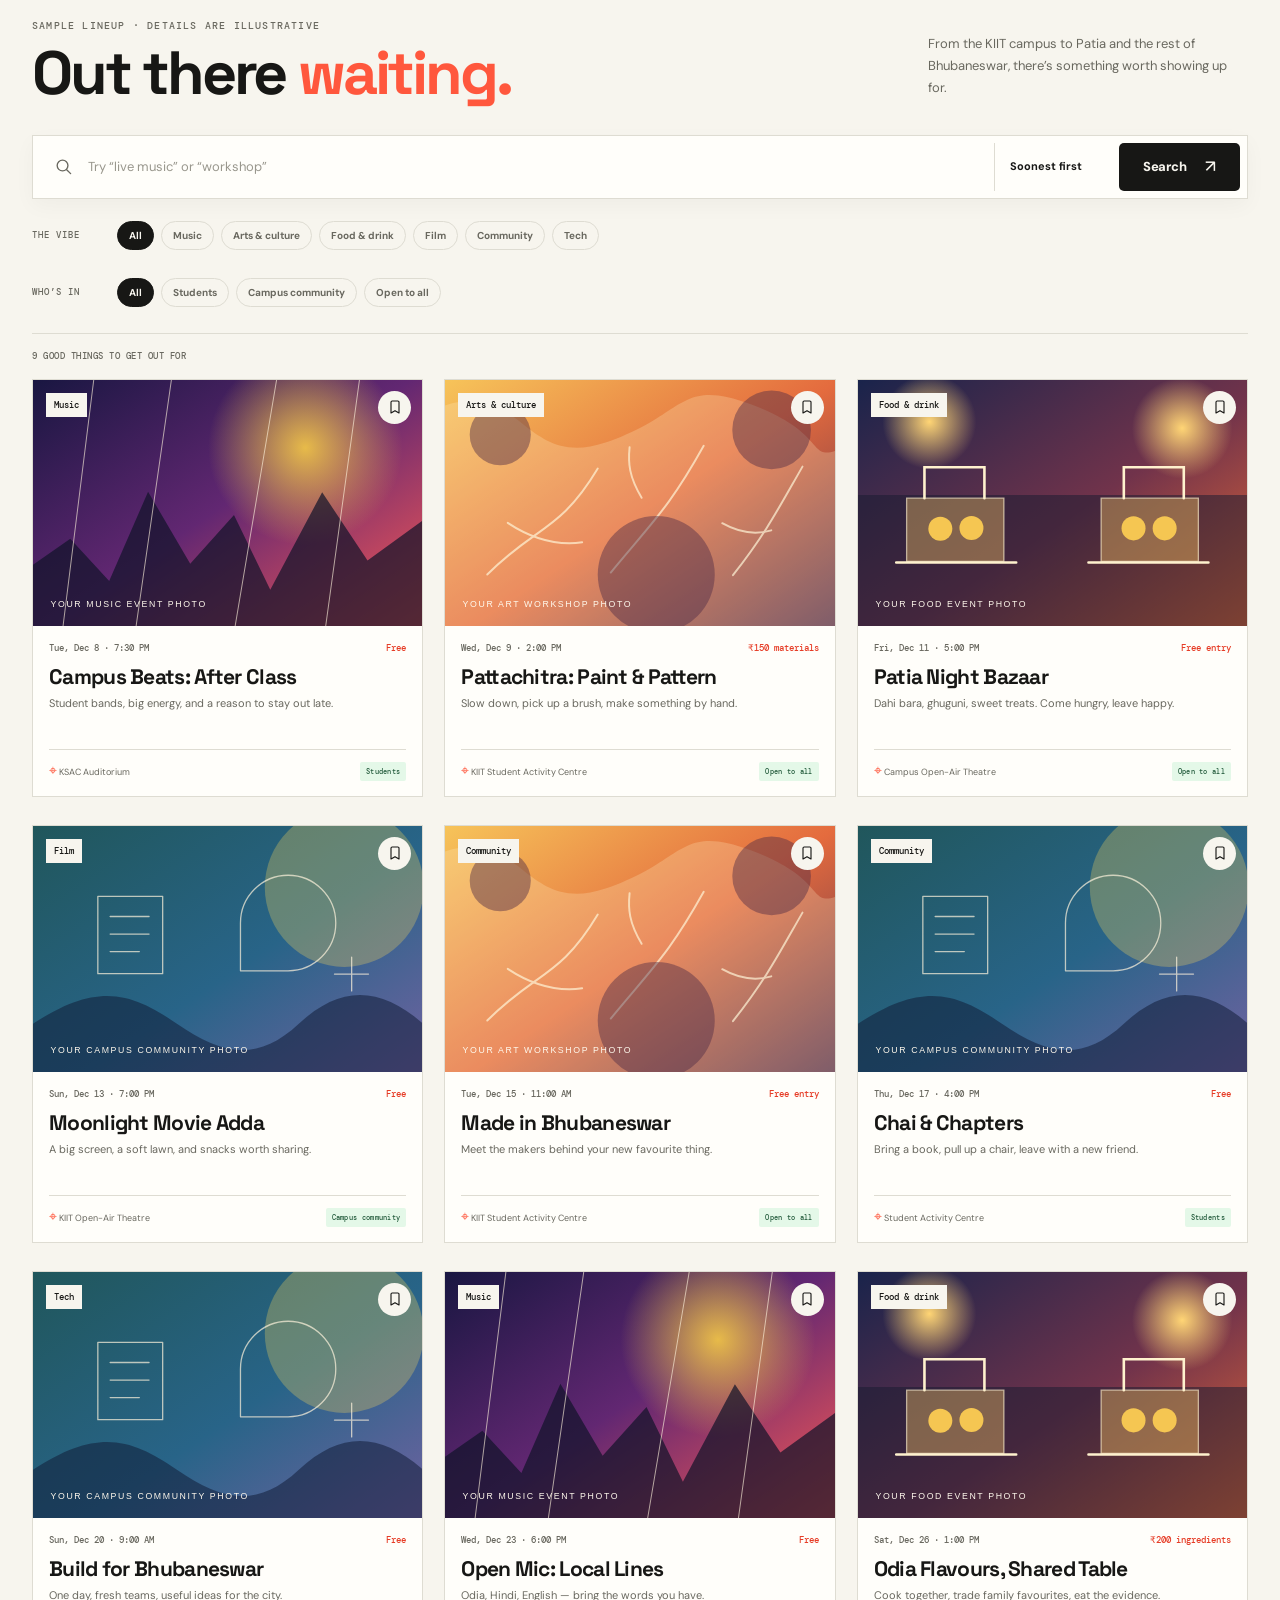
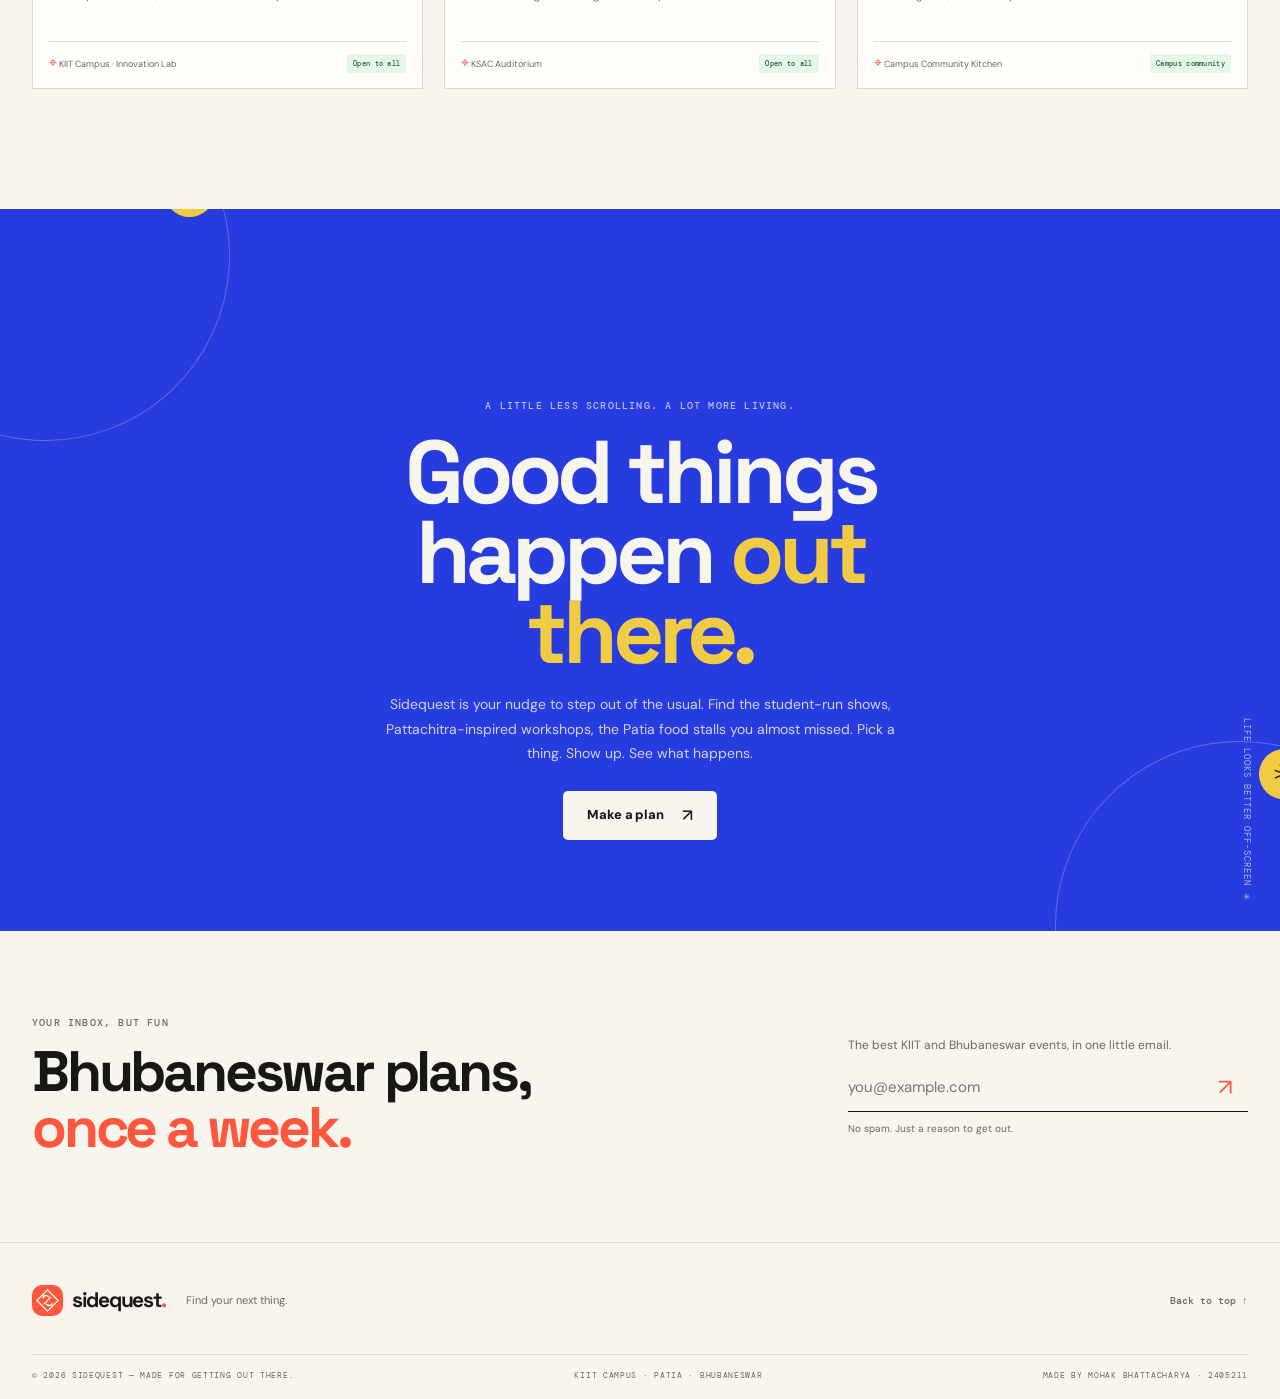
==== commit 02a3e649: "Finalize Sidequest (before images)" ====
--- a/index.html
+++ b/index.html
@@ -41,28 +41,28 @@
   <main id="main">
     <section class="hero shell" aria-labelledby="hero-title">
       <div class="hero-copy">
-        <p class="eyebrow"><span class="live-dot"></span> GOOD THINGS ARE HAPPENING</p>
+        <p class="eyebrow"><span class="live-dot"></span> BHUBANESWAR, INDIA · GOOD THINGS ARE HAPPENING</p>
         <h1 id="hero-title">Find your<br><span>next thing.</span></h1>
-        <p class="hero-description">A gig you’ll talk about. A workshop that gets you going. A new friend in the crowd. Your next favorite thing is closer than you think.</p>
+        <p class="hero-description">A fest you’ll talk about. An Odia art workshop that gets you going. A plate of dahi bara you didn’t plan to finish. Your next favourite thing is closer than you think.</p>
         <a class="button button-accent hero-button" href="#events">Explore what’s on <span class="button-arrow" aria-hidden="true">↘</span></a>
-        <div class="hero-social-proof"><div class="avatar-stack" aria-hidden="true"><span>J</span><span>M</span><span>A</span><span>+</span></div><p><strong>Good plans, shared.</strong><br>Made for the whole community.</p></div>
+        <div class="hero-social-proof"><div class="avatar-stack" aria-hidden="true"><span>J</span><span>M</span><span>A</span><span>+</span></div><p><strong>Good plans, shared.</strong><br>KIIT campus & Bhubaneswar.</p></div>
       </div>
       <div class="hero-visual">
-        <img class="hero-image" src="assets/images/hero-festival.jpg" alt="Friends soaking in the atmosphere at a colorful outdoor music festival" fetchpriority="high">
+        <img class="hero-image" src="assets/images/hero-placeholder.svg" alt="Temporary illustration placeholder for a KIIT campus festival photo" fetchpriority="high">
         <div class="hero-image-shade"></div>
         <div class="hero-sticker" aria-hidden="true"><span>GO<br>OUT<br><b>MORE</b></span><i>✳</i></div>
-        <div class="hero-event-note"><span class="note-pin">✳</span><span><strong>There’s a first time<br>for everything.</strong><small>Pick a date. Find your people.</small></span><span class="note-squiggle" aria-hidden="true">↗</span></div>
-        <span class="hero-coordinate" aria-hidden="true">40°43' N / 73°59' W</span>
+        <div class="hero-event-note"><span class="note-pin">✳</span><span><strong>There’s a first time<br>for everything.</strong><small>Bhubaneswar has plans for you.</small></span><span class="note-squiggle" aria-hidden="true">↗</span></div>
+        <span class="hero-coordinate" aria-hidden="true">KIIT · PATIA / BHUBANESWAR</span>
       </div>
       <div class="hero-bottomline"><span>FOR THE CURIOUS & THE JUST-LOOKING</span><span>SCROLL TO FIND YOUR SIDE QUEST <b>↓</b></span></div>
     </section>
 
-    <section class="ticker" aria-label="Sidequest event categories"><div class="ticker-track" aria-hidden="true"><span>MAKE A PLAN</span><i>✳</i><span>MEET YOUR PEOPLE</span><i>✳</i><span>TRY SOMETHING NEW</span><i>✳</i><span>MAKE A PLAN</span><i>✳</i><span>MEET YOUR PEOPLE</span><i>✳</i><span>TRY SOMETHING NEW</span><i>✳</i></div></section>
+    <section class="ticker" aria-label="Sidequest event categories"><div class="ticker-track" aria-hidden="true"><span>KIIT CAMPUS</span><i>✳</i><span>PATIA AFTER DARK</span><i>✳</i><span>BHUBANESWAR HAS PLANS</span><i>✳</i><span>KIIT CAMPUS</span><i>✳</i><span>PATIA AFTER DARK</span><i>✳</i><span>BHUBANESWAR HAS PLANS</span><i>✳</i></div></section>
 
     <section class="featured-section section-pad" aria-labelledby="featured-heading">
       <div class="shell">
         <div class="section-heading featured-heading-row">
-          <div><p class="eyebrow">THE ONE TO CIRCLE</p><h2 id="featured-heading">This week’s <span>big thing.</span></h2></div>
+          <div><p class="eyebrow">SAMPLE FEATURE · DETAILS ILLUSTRATIVE</p><h2 id="featured-heading">This week’s <span>big thing.</span></h2></div>
           <a class="text-link" href="#events">See all events <span aria-hidden="true">↗</span></a>
         </div>
         <article class="featured-card" id="featured-card"></article>
@@ -72,8 +72,8 @@
     <section class="events-section section-pad" id="events" aria-labelledby="events-heading">
       <div class="shell">
         <div class="section-heading events-title-row">
-          <div><p class="eyebrow">YOUR PLANS, SORTED</p><h2 id="events-heading">Out there <span>waiting.</span></h2></div>
-          <p class="section-intro">From campus corners to city-wide adventures, there’s something worth showing up for.</p>
+          <div><p class="eyebrow">SAMPLE LINEUP · DETAILS ARE ILLUSTRATIVE</p><h2 id="events-heading">Out there <span>waiting.</span></h2></div>
+          <p class="section-intro">From the KIIT campus to Patia and the rest of Bhubaneswar, there’s something worth showing up for.</p>
         </div>
         <form class="search-bar" id="search-form" role="search">
           <label class="search-field"><svg viewBox="0 0 24 24" aria-hidden="true"><circle cx="10.8" cy="10.8" r="6.8"/><path d="m16 16 5 5"/></svg><span class="visually-hidden">Search events</span><input type="search" id="event-search" placeholder="Try “live music” or “workshop”" autocomplete="off"></label>
@@ -90,13 +90,13 @@
 
     <section class="manifesto-section" id="about">
       <div class="manifesto-orbit orbit-one" aria-hidden="true"></div><div class="manifesto-orbit orbit-two" aria-hidden="true"></div>
-      <div class="shell manifesto-content"><p class="eyebrow">A LITTLE LESS SCROLLING. A LOT MORE LIVING.</p><h2>Good things<br>happen <em>out there.</em></h2><p>Sidequest is your nudge to step out of the usual. Find the student-run shows, the open-to-everyone workshops, the tiny food pop-up you almost missed. Pick a thing. Show up. See what happens.</p><a class="button button-paper" href="#events">Make a plan <span aria-hidden="true">↗</span></a></div>
+      <div class="shell manifesto-content"><p class="eyebrow">A LITTLE LESS SCROLLING. A LOT MORE LIVING.</p><h2>Good things<br>happen <em>out there.</em></h2><p>Sidequest is your nudge to step out of the usual. Find the student-run shows, Pattachitra-inspired workshops, the Patia food stalls you almost missed. Pick a thing. Show up. See what happens.</p><a class="button button-paper" href="#events">Make a plan <span aria-hidden="true">↗</span></a></div>
       <span class="manifesto-side-note" aria-hidden="true">LIFE LOOKS BETTER OFF-SCREEN ✳</span>
     </section>
 
-    <section class="newsletter section-pad" aria-labelledby="newsletter-title"><div class="shell newsletter-inner"><div><p class="eyebrow">YOUR INBOX, BUT FUN</p><h2 id="newsletter-title">A good plan,<br><span>once a week.</span></h2></div><form id="newsletter-form" class="newsletter-form"><label for="newsletter-email">The best local events, in one little email.</label><div class="newsletter-input-wrap"><input id="newsletter-email" type="email" placeholder="you@example.com" required><button type="submit" aria-label="Join the Sidequest list">↗</button></div><p id="newsletter-feedback" class="form-note" aria-live="polite">No spam. Just a reason to get out.</p></form></div></section>
+    <section class="newsletter section-pad" aria-labelledby="newsletter-title"><div class="shell newsletter-inner"><div><p class="eyebrow">YOUR INBOX, BUT FUN</p><h2 id="newsletter-title">Bhubaneswar plans,<br><span>once a week.</span></h2></div><form id="newsletter-form" class="newsletter-form"><label for="newsletter-email">The best KIIT and Bhubaneswar events, in one little email.</label><div class="newsletter-input-wrap"><input id="newsletter-email" type="email" placeholder="you@example.com" required><button type="submit" aria-label="Join the Sidequest list">↗</button></div><p id="newsletter-feedback" class="form-note" aria-live="polite">No spam. Just a reason to get out.</p></form></div></section>
   </main>
 
-  <footer class="site-footer"><div class="shell footer-top"><a class="brand footer-brand" href="index.html"><span class="brand-mark" aria-hidden="true"><svg viewBox="0 0 40 40"><path d="M20 3 37 20 20 37 3 20 20 3Z"/><path d="M13 15.5c0-2.1 1.7-3.5 4.1-3.5 2 0 3.5.8 4.6 2.1m5.3 10.4c0 2.1-1.7 3.5-4.1 3.5-2 0-3.5-.8-4.6-2.1M15 25l10-10"/></svg></span><span class="brand-word">sidequest<span class="brand-period">.</span></span></a><p>Find your next thing.</p><a class="back-top" href="#top">Back to top ↑</a></div><div class="shell footer-bottom"><span>© <span id="current-year"></span> SIDEQUEST — MADE FOR GETTING OUT THERE.</span><span>STUDENT-LED. COMMUNITY-LOVED.</span></div></footer>
+  <footer class="site-footer"><div class="shell footer-top"><a class="brand footer-brand" href="index.html"><span class="brand-mark" aria-hidden="true"><svg viewBox="0 0 40 40"><path d="M20 3 37 20 20 37 3 20 20 3Z"/><path d="M13 15.5c0-2.1 1.7-3.5 4.1-3.5 2 0 3.5.8 4.6 2.1m5.3 10.4c0 2.1-1.7 3.5-4.1 3.5-2 0-3.5-.8-4.6-2.1M15 25l10-10"/></svg></span><span class="brand-word">sidequest<span class="brand-period">.</span></span></a><p>Find your next thing.</p><a class="back-top" href="#top">Back to top ↑</a></div><div class="shell footer-bottom"><span>© <span id="current-year"></span> SIDEQUEST — MADE FOR GETTING OUT THERE.</span><span>KIIT CAMPUS · PATIA · BHUBANESWAR</span><span>MADE BY MOHAK BHATTACHARYA · 2405211</span></div></footer>
 </body>
 </html>
--- a/assets/css/styles.css
+++ b/assets/css/styles.css
@@ -36,7 +36,7 @@
 }
 
 * { box-sizing: border-box; }
-html { scroll-behavior: smooth; scroll-padding-top: 90px; }
+html { scroll-behavior: smooth; scroll-padding-top: 90px; overflow-x: clip; }
 body { margin: 0; background: var(--paper); color: var(--ink); font: 16px/1.55 var(--body); transition: background .25s ease, color .25s ease; }
 img { display: block; max-width: 100%; }
 a { color: inherit; text-decoration: none; }
@@ -76,7 +76,7 @@
 .button-ink:hover { background: var(--accent); color: #fff; }
 .button-accent { background: var(--accent); color: #fffaf0; }
 .button-accent:hover { background: var(--accent-dark); }
-.button-paper { background: var(--paper); color: #171715; }
+.button-paper { background: #f7f5ee; color: #171715; }
 .button-paper:hover { background: var(--yellow); }
 .button-outline { background: transparent; color: var(--ink); border-color: var(--line); }
 .menu-toggle, .mobile-nav { display: none; }
@@ -115,7 +115,7 @@
 .hero-bottomline b { padding-left: 7px; color: var(--accent); font-size: 15px; }
 
 /* Ticker */
-.ticker { overflow: hidden; padding: 12px 0; background: var(--accent); color: #fffaf0; transform: rotate(-1deg) scale(1.01); }
+.ticker { overflow: hidden; padding: 12px 0; background: var(--accent); color: #fffaf0; }
 .ticker-track { width: max-content; display: flex; align-items: center; gap: 32px; animation: ticker 32s linear infinite; font: 600 12px var(--mono); letter-spacing: 1px; }
 .ticker-track i { color: var(--yellow); font-size: 16px; font-style: normal; }
 @keyframes ticker { to { transform: translateX(-50%); } }
@@ -205,7 +205,7 @@
 .empty-state { padding: 68px 20px; text-align: center; }.empty-star { color: var(--accent); font-size: 40px; }.empty-state h3 { margin: 15px 0 6px; font: 700 31px var(--display); }.empty-state p { max-width: 390px; margin: 0 auto 18px; color: var(--muted); font-size: 13px; }.empty-state .button { min-height: 41px; }
 
 /* Manifesto / newsletter / footer */
-.manifesto-section { position: relative; overflow: hidden; min-height: 544px; padding: 95px 0 91px; background: var(--blue); color: #f8f5ec; }
+.manifesto-section { position: relative; overflow: hidden; min-height: 544px; padding: 190px 0 91px; background: var(--blue); color: #f8f5ec; }
 html[data-theme="dark"] .manifesto-section { background: #2a3aab; }
 .manifesto-content { position: relative; z-index: 1; max-width: 640px; text-align: center; }
 .manifesto-content .eyebrow { color: rgba(255,255,255,.69); }
@@ -218,7 +218,7 @@
 .orbit-one { top: -138px; left: -140px; transform: rotate(25deg); }.orbit-two { right: -145px; bottom: -180px; transform: rotate(-25deg); }
 .manifesto-side-note { position: absolute; right: 27px; bottom: 28px; color: rgba(255,255,255,.63); font: 9px var(--mono); letter-spacing: 1px; writing-mode: vertical-rl; }
 .newsletter { padding-block: 85px; }.newsletter-inner { display: flex; justify-content: space-between; align-items: center; gap: 50px; }.newsletter h2 { font-size: clamp(40px, 5vw, 57px); }.newsletter-form { width: min(400px, 100%); }.newsletter-form label { display: block; margin-bottom: 10px; color: var(--muted); font-size: 12px; }.newsletter-input-wrap { display: flex; border-bottom: 1px solid var(--ink); }.newsletter-input-wrap input { min-width: 0; flex: 1; padding: 12px 0; border: 0; outline: 0; background: transparent; color: var(--ink); font-size: 15px; }.newsletter-input-wrap button { width: 46px; border: 0; background: transparent; color: var(--accent); font-size: 23px; cursor: pointer; }.form-note { margin: 9px 0 0; color: var(--muted); font-size: 10px; }
-.site-footer { padding: 31px 0 19px; border-top: 1px solid var(--line); }.footer-top { min-height: 54px; display: flex; align-items: center; gap: 20px; }.footer-brand .brand-word { font-size: 21px; }.footer-brand .brand-mark { width: 31px; height: 31px; }.footer-top > p { margin: 0; color: var(--muted); font-size: 11px; }.back-top { margin-left: auto; font: 500 10px var(--mono); color: var(--muted); }.back-top:hover { color: var(--accent); }.footer-bottom { margin-top: 26px; padding-top: 15px; display: flex; justify-content: space-between; gap: 10px; border-top: 1px solid var(--line); color: var(--muted); font: 8px var(--mono); letter-spacing: .7px; }
+.site-footer { padding: 31px 0 19px; border-top: 1px solid var(--line); }.footer-top { min-height: 54px; display: flex; align-items: center; gap: 20px; }.footer-brand .brand-word { font-size: 21px; }.footer-brand .brand-mark { width: 31px; height: 31px; }.footer-top > p { margin: 0; color: var(--muted); font-size: 11px; }.back-top { margin-left: auto; font: 500 10px var(--mono); color: var(--muted); }.back-top:hover { color: var(--accent); }.footer-bottom { margin-top: 26px; padding-top: 15px; display: flex; flex-wrap: wrap; justify-content: space-between; gap: 10px; border-top: 1px solid var(--line); color: var(--muted); font: 8px var(--mono); letter-spacing: .7px; }
 
 /* Event details */
 .event-page-root { padding-top: 35px; padding-bottom: 95px; }
@@ -226,6 +226,7 @@
 .detail-hero { display: grid; grid-template-columns: 1.06fr .94fr; align-items: stretch; background: var(--surface); }
 .detail-hero-image { position: relative; min-height: 450px; overflow: hidden; background: var(--paper-deep); }.detail-hero-image img { position: absolute; inset: 0; width: 100%; height: 100%; object-fit: cover; }.detail-hero-image::after { content: ""; position: absolute; inset: 40% 0 0; background: linear-gradient(transparent, rgba(0,0,0,.55)); }.detail-image-caption { position: absolute; z-index: 1; right: 19px; bottom: 16px; left: 20px; color: white; font: 9px var(--mono); letter-spacing: 1px; }.detail-image-caption i { padding: 0 9px; color: var(--yellow); font-size: 13px; font-style: normal; }
 .detail-intro { padding: 43px clamp(27px, 4vw, 55px); display: flex; flex-direction: column; align-items: flex-start; }.detail-intro .eyebrow { margin: 24px 0 6px; color: var(--muted); }.detail-intro h1 { margin: 0; font: 700 clamp(43px, 5vw, 63px)/.95 var(--display); letter-spacing: -3.8px; }.detail-lede { margin: 12px 0 24px; color: var(--muted); font-size: 14px; }.detail-quickfacts { width: 100%; margin: 0 0 26px; display: grid; gap: 15px; }.detail-quickfacts > div { display: flex; align-items: center; gap: 12px; }.detail-quickfacts svg { width: 21px; height: 21px; flex: 0 0 auto; fill: none; stroke: var(--accent); stroke-width: 1.5; stroke-linecap: round; stroke-linejoin: round; }.detail-quickfacts b, .detail-quickfacts small { display: block; }.detail-quickfacts b { font-size: 12px; }.detail-quickfacts small { margin-top: 1px; color: var(--muted); font-size: 10px; }
+.sample-event-note { margin: 12px 0 0; color: var(--muted); font: 500 9px/1.4 var(--mono); letter-spacing: .5px; }
 .detail-intro > .button { width: 100%; margin-top: auto; }
 .detail-layout { display: grid; grid-template-columns: 1fr 365px; align-items: start; gap: 60px; padding-top: 69px; }.detail-main-column { max-width: 680px; }.detail-description, .schedule-section { padding-bottom: 42px; }.detail-description h2, .schedule-section h2 { margin: 0 0 17px; font: 700 36px/1 var(--display); letter-spacing: -1.8px; }.detail-description h2 em, .schedule-section h2 em, .registration-card h2 em { color: var(--accent); font-style: normal; }.detail-description > p:not(.eyebrow) { max-width: 680px; color: var(--muted); font-size: 14px; line-height: 1.85; }.host-note { margin-top: 25px; padding: 15px; display: inline-flex; align-items: center; gap: 12px; background: var(--paper-deep); }.host-icon { width: 31px; height: 31px; display: grid; place-items: center; border-radius: 50%; background: var(--yellow); color: #171715; }.host-note small, .host-note b { display: block; }.host-note small { color: var(--muted); font: 8px var(--mono); letter-spacing: .7px; }.host-note b { margin-top: 2px; font-size: 11px; }
 .schedule-section { border-top: 1px solid var(--line); padding-top: 35px; }.schedule-list { margin-top: 23px; border-top: 1px solid var(--line); }.schedule-item { min-height: 56px; display: grid; grid-template-columns: 43px 110px 1fr; align-items: center; gap: 12px; border-bottom: 1px solid var(--line); }.schedule-index { color: var(--accent); font: 9px var(--mono); }.schedule-time { font: 500 10px var(--mono); }.schedule-label { font-size: 12px; font-weight: 600; }.access-note { margin-top: 18px; color: var(--muted); font-size: 11px; line-height: 1.7; }.access-note span { color: var(--accent); }
@@ -236,7 +237,7 @@
 @media (max-width: 980px) {
   .shell { width: min(100% - 46px, 760px); }
   .desktop-nav { margin-left: auto; gap: 24px; }.header-inner { min-height: 70px; }
-  .hero { min-height: 550px; grid-template-columns: .9fr 1.1fr; gap: 25px; padding-top: 55px; }.hero-copy { padding-left: 0; }.hero h1 { font-size: clamp(68px, 9vw, 90px); letter-spacing: -6px; }.hero-visual { height: 400px; margin-right: 0; }.hero-event-note { left: -25px; }
+  .hero { min-height: 550px; grid-template-columns: .9fr 1.1fr; gap: 25px; padding-top: 55px; }.hero-copy { padding-left: 0; }.hero h1 { font-size: clamp(68px, 9vw, 90px); letter-spacing: -6px; }.hero-visual { height: 400px; margin-right: 0; }.hero-sticker { right: -10px; }.hero-event-note { left: -25px; }
   .featured-card { grid-template-columns: 1fr 1fr; }.featured-info { padding: 30px; }.featured-image-wrap { min-height: 380px; }
   .event-grid { grid-template-columns: repeat(2, minmax(0,1fr)); gap: 22px; }.event-card-description { min-height: auto; }
   .detail-hero { grid-template-columns: 1fr 1fr; }.detail-hero-image { min-height: 410px; }.detail-intro { padding: 31px 25px; }.detail-intro h1 { font-size: 48px; }.detail-layout { grid-template-columns: 1fr 330px; gap: 34px; }
@@ -247,12 +248,12 @@
   .shell { width: calc(100% - 36px); }
   .header-inner { min-height: 66px; gap: 12px; }.brand-mark { width: 31px; height: 31px; }.brand-word { font-size: 21px; }.desktop-nav, .header-cta { display: none; }.header-actions { gap: 8px; }.icon-button { width: 38px; height: 38px; }.menu-toggle { display: flex; flex-direction: column; align-items: center; justify-content: center; gap: 5px; }.menu-toggle span { width: 15px; height: 1.5px; background: var(--ink); transition: transform .2s ease; }.menu-toggle[aria-expanded="true"] span:first-child { transform: translateY(3.25px) rotate(45deg); }.menu-toggle[aria-expanded="true"] span:last-child { transform: translateY(-3.25px) rotate(-45deg); }
   .mobile-nav:not([hidden]) { display: grid; gap: 0; padding: 4px 18px 14px; border-top: 1px solid var(--line); background: var(--paper); }.mobile-nav a { padding: 12px 0; border-bottom: 1px solid var(--line); font-size: 13px; font-weight: 700; }.mobile-nav a:last-child { color: var(--accent); border-bottom: 0; }
-  .hero { min-height: auto; padding-top: 44px; padding-bottom: 58px; display: flex; flex-direction: column; align-items: stretch; gap: 35px; }.hero-copy { padding: 0; }.hero .eyebrow { font-size: 9px; }.hero h1 { margin: 21px 0 17px; font-size: clamp(70px, 17vw, 95px); letter-spacing: -6px; }.hero-description { max-width: 410px; font-size: 14px; }.hero-social-proof { margin-top: 24px; }.hero-visual { height: min(76vw, 365px); margin: 0 6px 0 4px; }.hero-visual::before { inset: 11px -9px -9px 10px; }.hero-sticker { top: -18px; right: -10px; width: 82px; height: 82px; font-size: 10px; }.hero-sticker i { font-size: 19px; }.hero-event-note { bottom: 17px; left: -8px; min-width: 220px; padding: 12px; }.hero-event-note strong { font-size: 12px; }.hero-event-note small { font-size: 9px; }.hero-coordinate { right: 5px; bottom: 5px; font-size: 7px; }.hero-bottomline { bottom: 17px; font-size: 7px; letter-spacing: .6px; }.hero-bottomline span:last-child { text-align: right; }
+  .hero { min-height: auto; padding-top: 44px; padding-bottom: 58px; display: flex; flex-direction: column; align-items: stretch; gap: 35px; }.hero-copy { padding: 0; }.hero .eyebrow { font-size: 9px; }.hero h1 { margin: 21px 0 17px; font-size: clamp(70px, 17vw, 95px); letter-spacing: -6px; }.hero-description { max-width: 410px; font-size: 14px; }.hero-social-proof { margin-top: 24px; }.hero-visual { height: min(76vw, 365px); margin: 0 6px 0 4px; }.hero-visual::before { inset: 11px -9px -9px 10px; }.hero-sticker { top: -18px; right: 0; width: 82px; height: 82px; font-size: 10px; }.hero-sticker i { font-size: 19px; }.hero-event-note { bottom: 17px; left: -8px; min-width: 220px; padding: 12px; }.hero-event-note strong { font-size: 12px; }.hero-event-note small { font-size: 9px; }.hero-coordinate { right: 5px; bottom: 5px; font-size: 7px; }.hero-bottomline { bottom: 17px; font-size: 7px; letter-spacing: .6px; }.hero-bottomline span:last-child { text-align: right; }
   .ticker { padding: 10px 0; }.ticker-track { gap: 22px; font-size: 10px; }
   .section-pad { padding-block: 73px; }.section-heading { margin-bottom: 25px; align-items: flex-start; }.section-heading h2, .newsletter h2 { font-size: clamp(38px, 10vw, 52px); letter-spacing: -2.7px; }.featured-heading-row { align-items: end; }.featured-heading-row .text-link { display: none; }
   .featured-card { display: flex; flex-direction: column; }.featured-image-wrap { min-height: 0; aspect-ratio: 1.15; }.featured-info { min-height: 350px; padding: 25px 22px; }.featured-info h3 { font-size: 39px; }.featured-description { margin-block: 12px; }.featured-meta { margin-top: 6px; }
   .events-section { padding-top: 80px; padding-bottom: 80px; }.events-title-row { display: block; }.section-intro { margin: 14px 0 0; font-size: 12px; }.search-bar { min-height: 0; padding: 6px 7px 7px; flex-wrap: wrap; gap: 5px; }.search-field { min-height: 44px; flex-basis: 100%; padding-inline: 8px; }.sort-field { height: 41px; flex: 1; border-left: 0; }.sort-field select { max-width: none; padding-left: 8px; }.search-submit { min-width: 105px; min-height: 41px; }.filter-row { align-items: flex-start; gap: 9px; padding-top: 17px; }.filter-label { width: 53px; padding-top: 8px; font-size: 8px; }.filter-chips { gap: 6px; }.filter-chip { min-height: 27px; padding-inline: 9px; font-size: 9px; }.access-row { padding-top: 12px; }.results-line { margin-top: 14px; }.results-line p { font-size: 8px; }.event-grid { gap: 15px; }.event-card-image { aspect-ratio: 1.28; }.event-card-body { padding: 12px 11px 11px; }.event-card-topline { font-size: 8px; }.event-card h3 { margin-top: 9px; font-size: 18px; }.event-card-description { min-height: 46px; margin-bottom: 10px; font-size: 10px; }.event-card-footer { align-items: flex-start; flex-direction: column; gap: 6px; }.event-category-tag { top: 8px; left: 8px; padding: 5px 6px; font-size: 8px; }.save-event { top: 7px; right: 7px; width: 29px; height: 29px; }.audience-tag-small { font-size: 7px; }
-  .manifesto-section { min-height: 500px; padding-block: 83px; }.manifesto-content { width: calc(100% - 42px); }.manifesto-content h2 { font-size: clamp(58px, 13vw, 76px); letter-spacing: -4px; }.manifesto-content > p:not(.eyebrow) { font-size: 12px; }.manifesto-side-note { right: 10px; bottom: 10px; font-size: 7px; }.manifesto-orbit { width: 240px; height: 240px; }.orbit-one { top: -157px; left: -165px; }.orbit-two { right: -164px; bottom: -160px; }
+  .manifesto-section { min-height: 500px; padding: 140px 0 83px; }.manifesto-content { width: calc(100% - 42px); }.manifesto-content h2 { font-size: clamp(58px, 13vw, 76px); letter-spacing: -4px; }.manifesto-content > p:not(.eyebrow) { font-size: 12px; }.manifesto-side-note { right: 10px; bottom: 10px; font-size: 7px; }.manifesto-orbit { width: 240px; height: 240px; }.orbit-one { top: -157px; left: -165px; }.orbit-two { right: -164px; bottom: -160px; }
   .newsletter { padding-block: 64px; }.newsletter-inner { align-items: flex-start; flex-direction: column; gap: 24px; }.newsletter-form { width: 100%; }.footer-top { flex-wrap: wrap; gap: 8px 14px; }.footer-top > p { font-size: 10px; }.back-top { font-size: 9px; }.footer-bottom { margin-top: 18px; font-size: 7px; }
   .event-page-root { padding-top: 23px; padding-bottom: 70px; }.back-link { margin-bottom: 17px; }.detail-hero { display: flex; flex-direction: column; }.detail-hero-image { min-height: 0; aspect-ratio: 1.25; }.detail-intro { padding: 25px 21px 23px; }.detail-intro .eyebrow { margin-top: 19px; }.detail-intro h1 { font-size: clamp(43px, 11vw, 57px); letter-spacing: -3px; }.detail-lede { margin: 8px 0 19px; font-size: 12px; }.detail-quickfacts { gap: 13px; margin-bottom: 20px; }.detail-intro > .button { min-height: 45px; }
   .detail-layout { grid-template-columns: 1fr; gap: 18px; padding-top: 43px; }.detail-main-column { order: 1; }.registration-column { position: static; order: 0; }.registration-card { padding: 24px 20px 19px; }.registration-card h2 { font-size: 31px; }.registration-card form { gap: 12px; }.detail-description { padding-bottom: 31px; }.detail-description h2, .schedule-section h2 { font-size: 31px; }.detail-description > p:not(.eyebrow) { font-size: 12px; }.schedule-section { padding-top: 29px; }.schedule-item { grid-template-columns: 28px 90px 1fr; gap: 8px; }.schedule-time { font-size: 9px; }.schedule-label { font-size: 10px; }.access-note { font-size: 10px; }.related-section { margin-top: 16px; padding-top: 37px; }.related-section .section-heading { align-items: end; }.related-section .section-heading h2 { font-size: 37px; }.related-section .text-link { gap: 9px; font-size: 9px; }.related-grid { grid-template-columns: repeat(2, minmax(0,1fr)); }
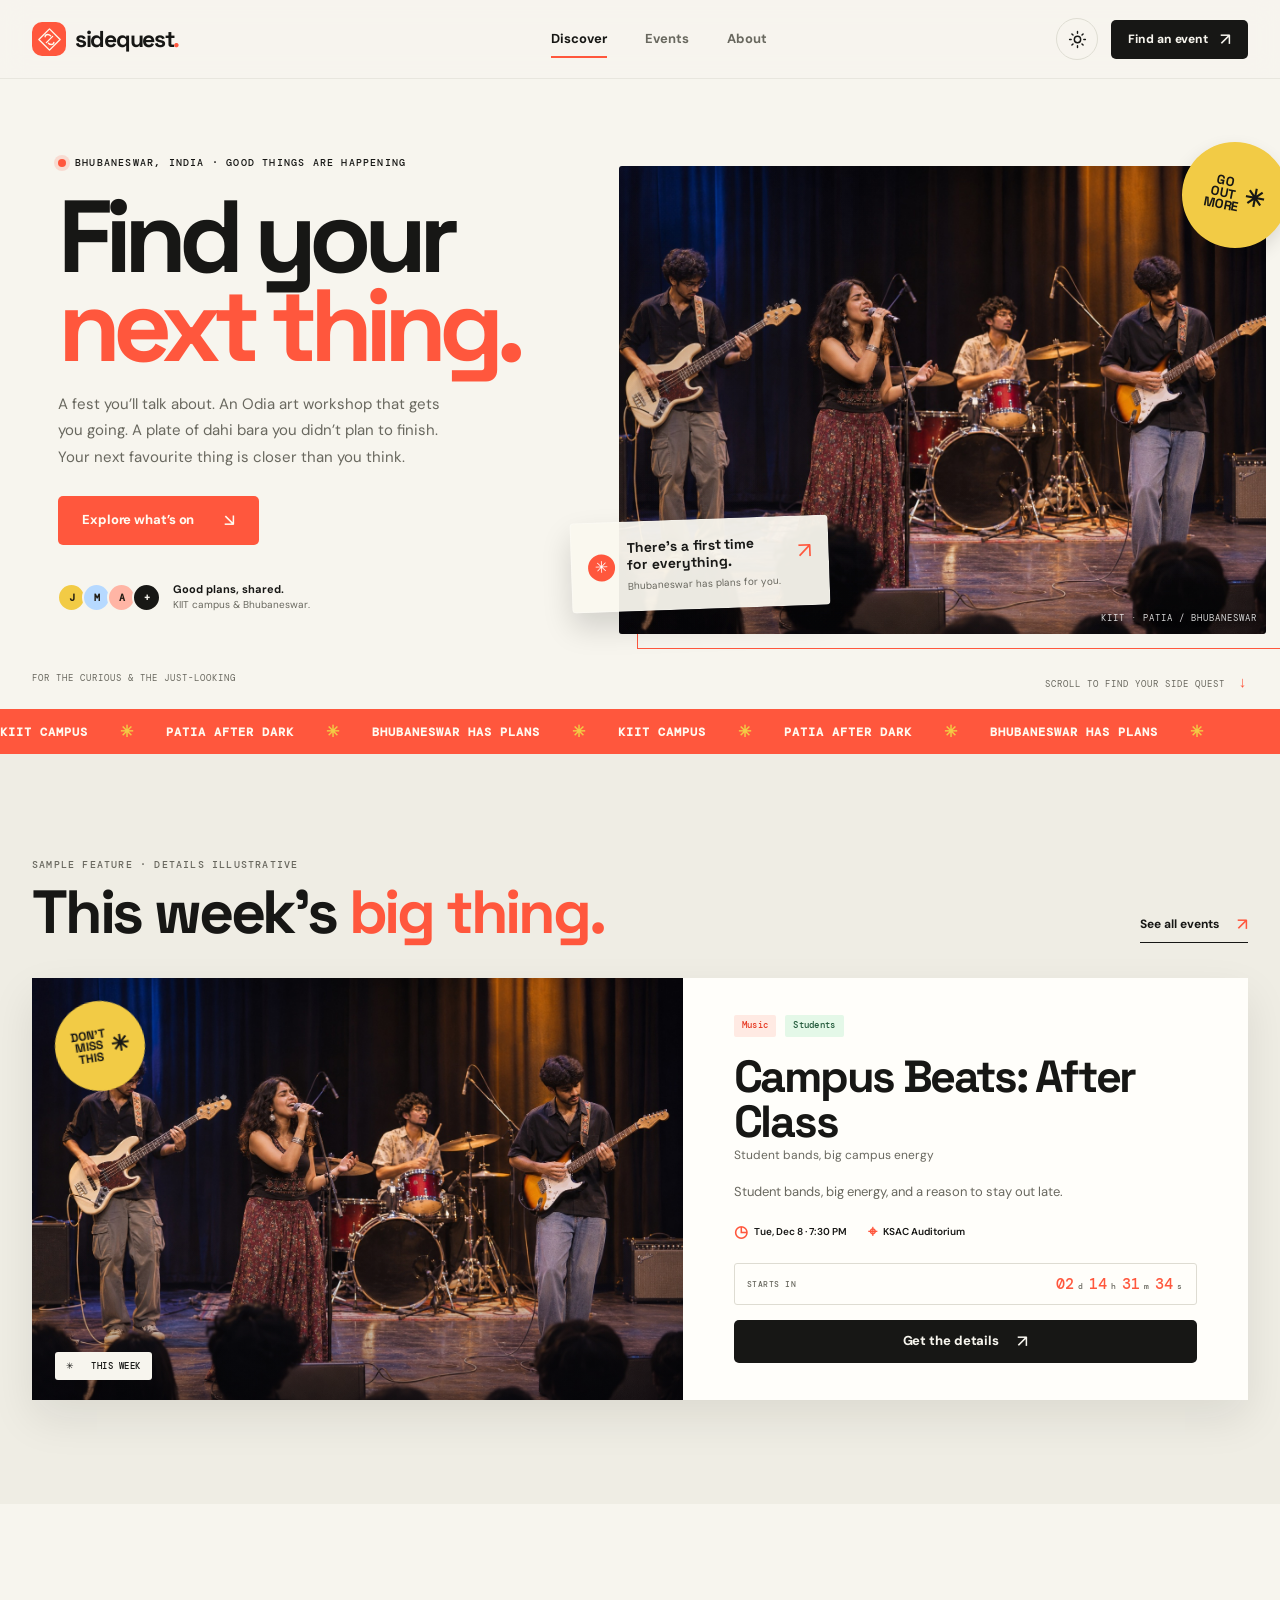
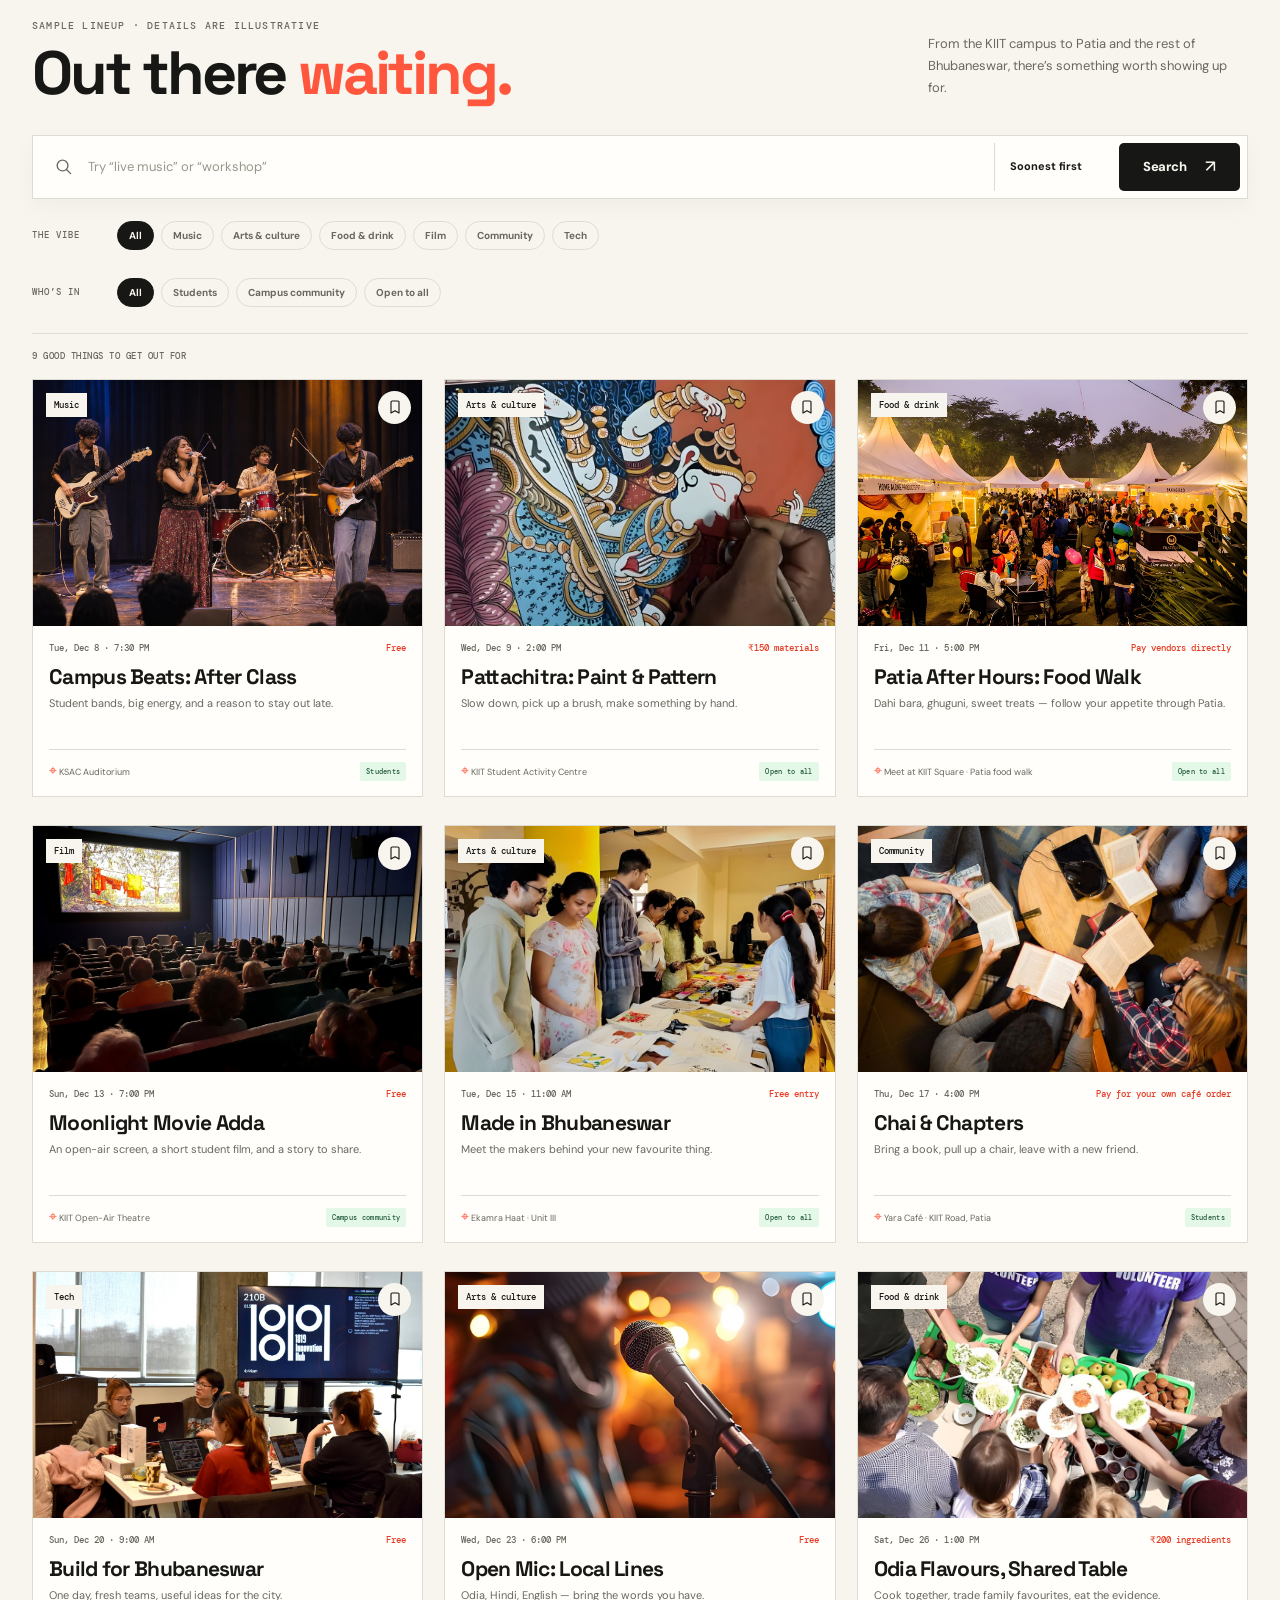
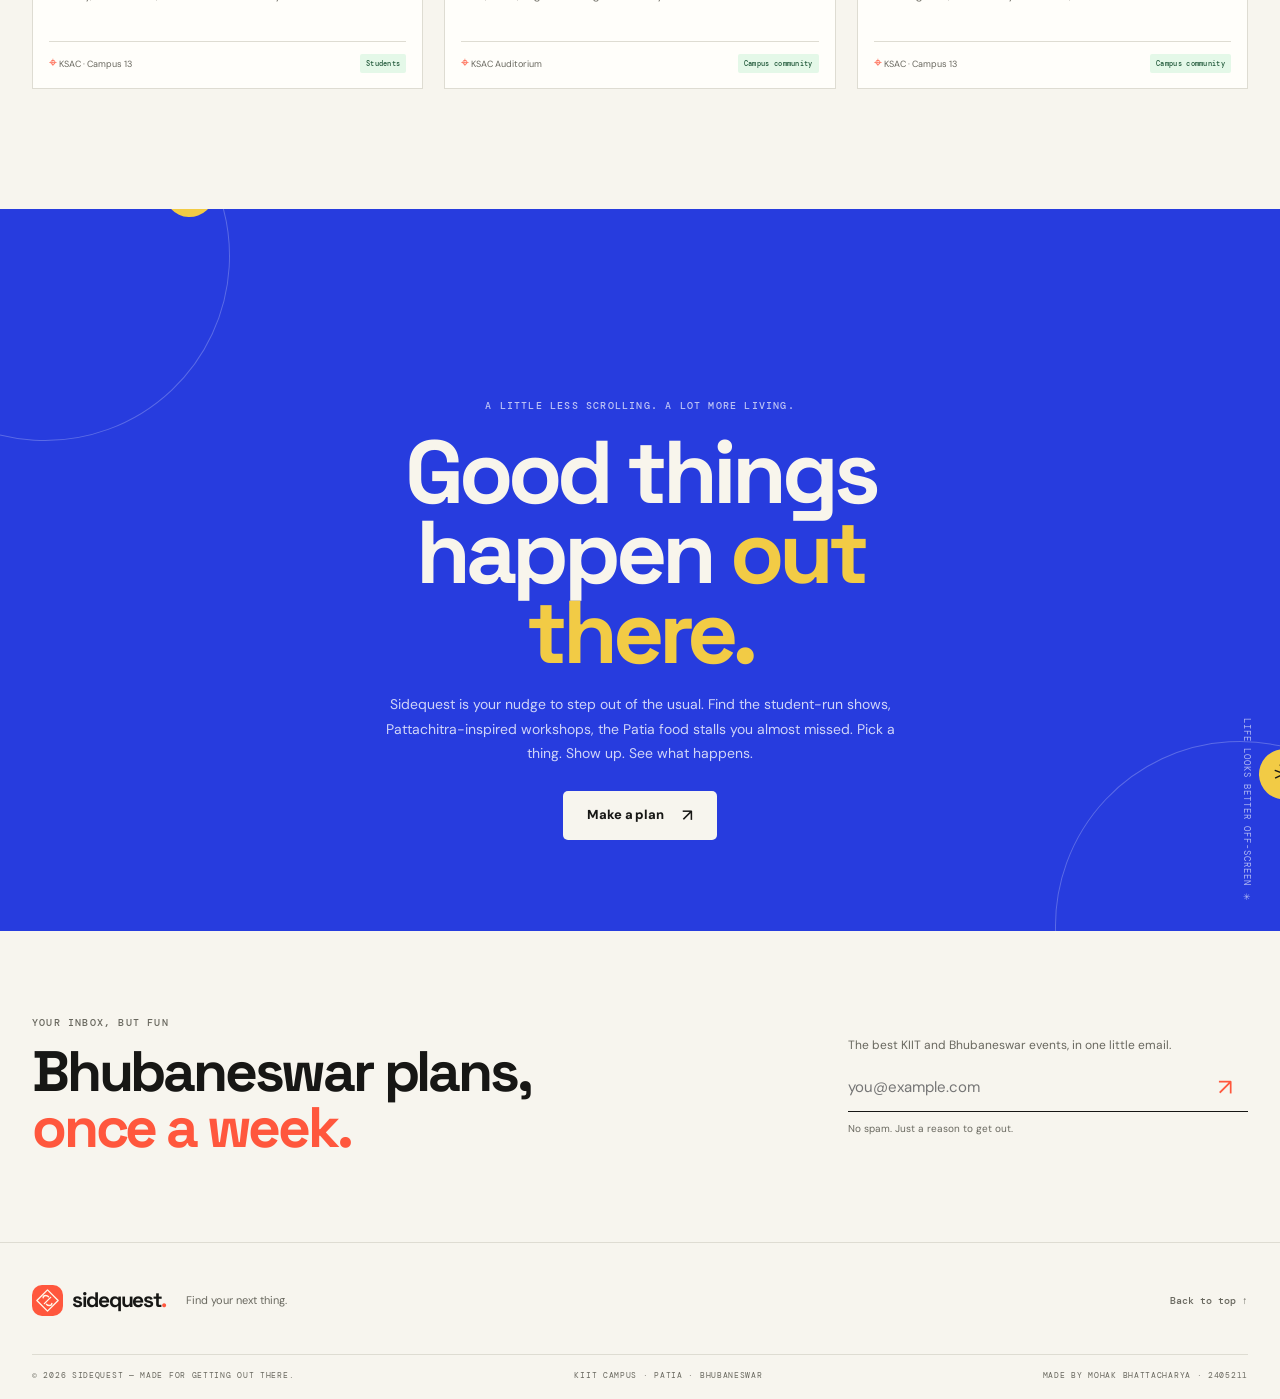
==== commit 043b0626: "Update Sidequest events and imagery" ====
--- a/index.html
+++ b/index.html
@@ -48,7 +48,7 @@
         <div class="hero-social-proof"><div class="avatar-stack" aria-hidden="true"><span>J</span><span>M</span><span>A</span><span>+</span></div><p><strong>Good plans, shared.</strong><br>KIIT campus & Bhubaneswar.</p></div>
       </div>
       <div class="hero-visual">
-        <img class="hero-image" src="assets/images/hero-placeholder.svg" alt="Temporary illustration placeholder for a KIIT campus festival photo" fetchpriority="high">
+        <img class="hero-image" src="assets/images/campus-beats.jpg" alt="Student band performing at a campus music event" fetchpriority="high">
         <div class="hero-image-shade"></div>
         <div class="hero-sticker" aria-hidden="true"><span>GO<br>OUT<br><b>MORE</b></span><i>✳</i></div>
         <div class="hero-event-note"><span class="note-pin">✳</span><span><strong>There’s a first time<br>for everything.</strong><small>Bhubaneswar has plans for you.</small></span><span class="note-squiggle" aria-hidden="true">↗</span></div>
